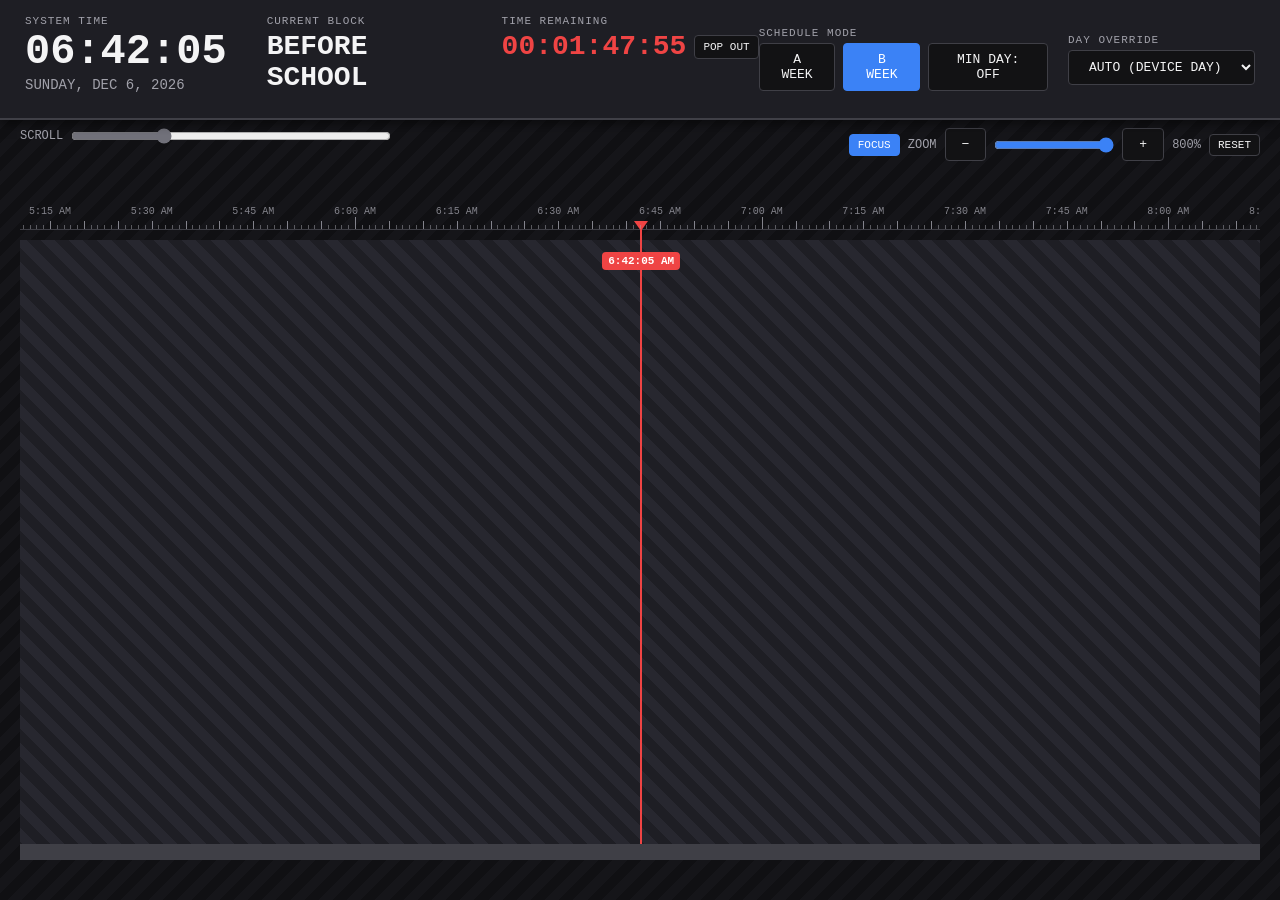
==== index.html @ e338a7fd "Bell schedule" ====
<!DOCTYPE html>
<html lang="en">
<head>
<meta charset="UTF-8">
<meta name="viewport" content="width=device-width, initial-scale=1.0">
<title>Thing That You Tell The Time With</title>
<link rel="icon" href="data:image/svg+xml,<svg xmlns='http://www.w3.org/2000/svg' viewBox='0 0 100 100'><text y='.9em' font-size='90'>⏰</text></svg>">
<style>
    :root {
        --bg-main: #121214;
        --bg-panel: #1e1e24;
        --bg-modal: #2a2a32;
        --border-color: #3f3f46;
        --text-main: #f4f4f5;
        --text-dim: #a1a1aa;
        --accent: #ef4444; /* Playhead red */
        --passing-bg: repeating-linear-gradient(
            45deg,
            #1e1e24,
            #1e1e24 10px,
            #27272f 10px,
            #27272f 20px
        );
        --page-bg: repeating-linear-gradient(
            -45deg,
            #101013,
            #101013 10px,
            #151519 10px,
            #151519 20px
        );
    }

    * {
        box-sizing: border-box;
        margin: 0;
        padding: 0;
        font-family: 'Consolas', 'Courier New', monospace;
    }

    body {
        height: 100vh;
        width: 100vw;
        overflow: hidden;
        background: var(--page-bg);
        color: var(--text-main);
        display: flex;
        flex-direction: column;
    }

    /* TOP PANEL / INSPECTOR */
    #top-panel {
        flex: 0 0 120px;
        background-color: var(--bg-panel);
        border-bottom: 2px solid var(--border-color);
        display: flex;
        justify-content: space-between;
        padding: 15px 25px;
        box-shadow: 0 4px 10px rgba(0,0,0,0.5);
        z-index: 10;
    }

    #track-resize-handle {
        flex: 0 0 16px;
        background: var(--border-color);
        cursor: row-resize;
        touch-action: none;
        border-radius: 5px;
        align-self: center;
        display: flex;
        align-items: center;
        justify-content: center;
    }

    #track-resize-handle::after {
        content: '';
        width: 40px;
        height: 3px;
        border-radius: 2px;
        background: #a1a1aa;
    }

    #track-resize-handle:hover,
    #track-resize-handle:focus-visible {
        background: #71717a;
        outline: none;
    }

    .panel-group {
        display: flex;
        flex-direction: column;
        justify-content: center;
    }

    .label {
        font-size: 11px;
        text-transform: uppercase;
        color: var(--text-dim);
        letter-spacing: 1px;
        margin-bottom: 4px;
    }

    /* Dashboard Info */
    #dashboard {
        display: flex;
        gap: 40px;
    }

    .dash-item {
        display: flex;
        flex-direction: column;
    }

    #live-time { font-size: 42px; font-weight: bold; line-height: 1; }
    #live-date { font-size: 14px; color: var(--text-dim); margin-top: 4px; }
    
    #current-period { font-size: 28px; font-weight: bold; color: var(--text-main); }
    #countdown { font-size: 28px; color: var(--accent); font-weight: bold; }

    .countdown-row {
        display: flex;
        align-items: center;
        gap: 8px;
    }

    #btn-popout {
        padding: 5px 8px;
        font-size: 11px;
        white-space: nowrap;
    }

    #btn-popout:disabled {
        cursor: not-allowed;
        opacity: 0.5;
    }

    #popout-status {
        display: block;
        min-height: 12px;
        max-width: 240px;
        color: #fca5a5;
        font-size: 10px;
    }

    /* Controls */
    #controls {
        display: flex;
        align-items: center;
        gap: 20px;
    }

    .control-row {
        display: flex;
        gap: 8px;
        align-items: center;
    }

    button, select {
        background: var(--bg-main);
        border: 1px solid var(--border-color);
        color: var(--text-main);
        padding: 8px 16px;
        font-size: 13px;
        cursor: pointer;
        border-radius: 4px;
        transition: all 0.2s;
    }

    button:hover, select:hover {
        background: #2a2a32;
        border-color: #52525b;
    }

    button.active {
        background: #3b82f6;
        color: white;
        border-color: #3b82f6;
    }

    /* WORKSPACE / TIMELINE */
    #workspace {
        flex: 1 1 auto;
        display: flex;
        flex-direction: column;
        padding: 40px 20px;
        position: relative;
    }

    #zoom-controls {
        position: absolute;
        top: 8px;
        right: 20px;
        display: flex;
        align-items: center;
        gap: 8px;
        color: var(--text-dim);
        font-size: 12px;
    }

    #zoom-slider {
        width: 120px;
        accent-color: #3b82f6;
        cursor: pointer;
    }

    #zoom-reset, #focus-playhead {
        padding: 4px 8px;
        font-size: 11px;
    }

    #pan-controls {
        position: absolute;
        top: 8px;
        left: 20px;
        display: flex;
        align-items: center;
        gap: 8px;
        color: var(--text-dim);
        font-size: 12px;
    }

    #pan-slider {
        width: min(32vw, 320px);
        accent-color: #71717a;
        cursor: grab;
    }

    #pan-slider:active {
        cursor: grabbing;
    }

    #timeline-viewport {
        flex: 1 1 auto;
        min-height: 120px;
        padding-inline: 10px;
        overflow-x: auto;
        overflow-y: hidden;
        scrollbar-width: none;
        display: flex;
        flex-direction: column;
    }

    #timeline-viewport::-webkit-scrollbar {
        display: none;
    }

    #timeline-content {
        flex: 0 0 auto;
        display: flex;
        flex-direction: column;
    }

    #ruler {
        flex: 0 0 70px;
        height: 70px;
        position: relative;
        border-bottom: 1px solid var(--border-color);
        margin-bottom: 10px;
    }

    #boundary-labels {
        position: absolute;
        top: 0;
        left: 0;
        width: 100%;
        height: 40px;
        overflow-x: hidden;
        overflow-y: auto;
        scrollbar-width: thin;
        scrollbar-gutter: stable;
    }

    #boundary-label-content {
        position: relative;
        width: 100%;
    }

    .tick {
        position: absolute;
        bottom: 0;
        border-left: 1px solid var(--text-dim);
        height: 8px;
    }

    .tick-label {
        position: absolute;
        bottom: 12px;
        font-size: 10px;
        color: var(--text-dim);
        transform: translateX(-50%);
        white-space: nowrap;
    }

    .boundary-tick {
        position: absolute;
        bottom: 0;
        border-left: 1px solid #a1a1aa;
    }

    .boundary-label {
        position: absolute;
        width: 64px;
        font-size: 10px;
        line-height: 14px;
        text-align: center;
        white-space: nowrap;
        color: var(--text-main);
        background: var(--bg-main);
    }

    .tick, .tick-label, .boundary-tick, .boundary-label {
        z-index: 51;
        opacity: 0.8;
    }

    #ruler-playhead {
        position: absolute;
        top: 66px;
        bottom: -12px;
        width: 2px;
        background-color: var(--accent);
        z-index: 50;
        pointer-events: none;
        display: none;
    }

    #ruler-playhead::before {
        content: '';
        position: absolute;
        top: -5px;
        left: -6px;
        border-left: 7px solid transparent;
        border-right: 7px solid transparent;
        border-top: 10px solid var(--accent);
    }

    #track-container {
        flex: 1;
        min-height: 80px;
        box-sizing: border-box;
        position: relative;
        background: var(--bg-panel);
        border: 0;
        outline: 0px solid var(--border-color);
        border-radius: 6px;
        overflow: hidden;
        display: flex;
    }

    /* Blocks */
    .block {
        height: 100%;
        border-right: 0;
        position: relative;
        display: flex;
        flex-direction: column;
        justify-content: center;
        align-items: center;
        padding: 5px;
        overflow: hidden;
        text-align: center;
        transition: filter 0.2s;
    }

    .block.editable {
        cursor: pointer;
    }

    .block.editable:hover {
        filter: brightness(1.2);
    }

    .block.passing {
        background: var(--passing-bg);
    }

    .block-name {
        font-size: 16px;
        font-weight: bold;
        white-space: nowrap;
        text-overflow: ellipsis;
        overflow: hidden;
        max-width: 100%;
        text-shadow: 1px 1px 2px rgba(0,0,0,0.8);
    }

    .block-time {
        font-size: 11px;
        opacity: 0.8;
        margin-top: 4px;
        white-space: nowrap;
    }

    /* PLAYHEAD */
    #playhead {
        position: absolute;
        top: 0;
        bottom: 0;
        width: 2px;
        background-color: var(--accent);
        z-index: 50;
        pointer-events: none;
        display: none;
    }

    #playhead-time {
        position: absolute;
        top: 12px;
        left: 50%;
        transform: translateX(calc(-50% + var(--bubble-offset, 0px)));
        background-color: var(--accent);
        color: white;
        padding: 3px 6px;
        border-radius: 4px;
        font-size: 11px;
        font-weight: bold;
        white-space: nowrap;
    }

    /* MODAL */
    #modal-overlay {
        position: fixed;
        top: 0; left: 0; right: 0; bottom: 0;
        background: rgba(0,0,0,0.7);
        display: none;
        justify-content: center;
        align-items: center;
        z-index: 100;
        backdrop-filter: blur(2px);
    }

    #modal {
        background: var(--bg-modal);
        border: 1px solid var(--border-color);
        border-radius: 8px;
        padding: 25px;
        width: 320px;
        box-shadow: 0 10px 30px rgba(0,0,0,0.8);
    }

    #modal h2 { margin-bottom: 15px; font-size: 18px; }
    
    .input-group {
        margin-bottom: 15px;
        display: flex;
        flex-direction: column;
        gap: 5px;
    }

    .input-group input[type="text"] {
        width: 100%;
        background: var(--bg-main);
        border: 1px solid var(--border-color);
        color: white;
        padding: 8px;
        border-radius: 4px;
    }

    .input-group input[type="color"] {
        width: 100%;
        height: 40px;
        border: none;
        background: none;
        cursor: pointer;
    }

    .modal-actions {
        display: flex;
        justify-content: flex-end;
        gap: 10px;
        margin-top: 20px;
    }
    
    .btn-save { background: #10b981; border-color: #10b981; color: white;}
    .btn-save:hover { background: #059669; }

    /* MOBILE / NARROW SCREENS */
    @media (max-width: 800px) {
        body {
            height: auto;
            min-height: 100dvh;
            width: 100%;
            overflow-x: hidden;
            overflow-y: auto;
        }

        #top-panel {
            flex: 0 0 auto;
            flex-direction: column;
            gap: 14px;
            padding: 12px 14px;
        }

        #dashboard {
            flex-wrap: wrap;
            gap: 12px 24px;
        }

        #live-time { font-size: 34px; }
        #current-period, #countdown { font-size: 22px; }

        #controls {
            flex-wrap: wrap;
            gap: 12px;
        }

        .control-row { flex-wrap: wrap; }
        button, select { padding: 10px 14px; }

        #workspace {
            flex: 0 0 auto;
            padding: 12px 10px 24px;
            gap: 10px;
        }

        #zoom-controls, #pan-controls {
            position: static;
            flex-wrap: wrap;
        }

        #zoom-controls { justify-content: space-between; }
        #zoom-slider { flex: 1 1 100px; min-width: 80px; }
        #pan-slider { flex: 1 1 auto; width: auto; }
        #pan-controls { width: 100%; }

        #timeline-viewport {
            flex: 0 0 auto;
            -webkit-overflow-scrolling: touch;
        }

        #modal { width: min(320px, 92vw); }
    }

</style>
</head>
<body>

    <!-- TOP PANEL -->
    <div id="top-panel">
        <div id="dashboard">
            <div class="dash-item">
                <div class="label">System Time</div>
                <div id="live-time">00:00:00</div>
                <div id="live-date">YYYY-MM-DD</div>
            </div>
            <div class="dash-item">
                <div class="label">Current Block</div>
                <div id="current-period">OFFLINE</div>
            </div>
            <div class="dash-item">
                <div class="label">Time Remaining</div>
                <div class="countdown-row">
                    <div id="countdown">--:--</div>
                    <button id="btn-popout" type="button" aria-label="Pop out countdown and next period"
                            title="Open an always-on-top countdown window">POP OUT</button>
                </div>
                <span id="popout-status" role="status" aria-live="polite"></span>
            </div>
        </div>

        <div id="controls">
            <div class="panel-group">
                <div class="label">Schedule Mode</div>
                <div class="control-row">
                    <button id="btn-a-week">A WEEK</button>
                    <button id="btn-b-week">B WEEK</button>
                    <button id="btn-min-day">MIN DAY: OFF</button>
                </div>
            </div>
            <div class="panel-group">
                <div class="label">Day Override</div>
                <select id="day-override">
                    <option value="-1">AUTO (DEVICE DAY)</option>
                    <option value="1">MONDAY</option>
                    <option value="2">TUESDAY</option>
                    <option value="3">WEDNESDAY</option>
                    <option value="4">THURSDAY</option>
                    <option value="5">FRIDAY</option>
                </select>
            </div>
        </div>
    </div>

    <!-- WORKSPACE / TIMELINE -->
    <div id="workspace">
        <div id="zoom-controls" aria-label="Schedule zoom controls">
            <button id="focus-playhead" type="button" title="Zoom to 800% and follow the current time" aria-pressed="true">FOCUS</button>
            <label for="zoom-slider">ZOOM</label>
            <button id="zoom-out" type="button" aria-label="Zoom out">−</button>
            <input id="zoom-slider" type="range" min="100" max="800" step="25" value="100"
                   aria-label="Schedule zoom">
            <button id="zoom-in" type="button" aria-label="Zoom in">+</button>
            <output id="zoom-value" for="zoom-slider">100%</output>
            <button id="zoom-reset" type="button">RESET</button>
        </div>
        <div id="pan-controls">
            <label for="pan-slider">SCROLL</label>
            <input id="pan-slider" type="range" min="0" max="1000" value="0"
                   aria-label="Scroll schedule horizontally" disabled>
        </div>
        <div id="timeline-viewport">
            <div id="timeline-content">
                <div id="ruler">
                    <!-- Ticks generated by JS -->
                    <div id="ruler-playhead" aria-hidden="true"></div>
                    <div id="boundary-labels" tabindex="0" aria-label="Period boundary times"
                         title="Scroll for more period boundary times">
                        <div id="boundary-label-content"></div>
                    </div>
                </div>
                <div id="track-container">
                    <!-- Blocks rendered by JS -->
                    <div id="playhead">
                        <div id="playhead-time"></div>
                    </div>
                </div>
                <div id="track-resize-handle" role="separator" aria-label="Resize period blocks"
                     aria-orientation="horizontal" aria-valuemin="80" aria-valuenow="80"
                     tabindex="0"></div>
            </div>
        </div>
    </div>

    <!-- MODAL -->
    <div id="modal-overlay">
        <div id="modal">
            <h2 id="modal-title">Edit Block</h2>
            <div class="input-group">
                <label class="label">Custom Name</label>
                <input type="text" id="modal-name" placeholder="e.g. AP Calculus">
            </div>
            <div class="input-group">
                <label class="label">Track Color</label>
                <input type="color" id="modal-color">
            </div>
            <div class="modal-actions">
                <button id="btn-reset-block">Reset Default</button>
                <button id="btn-cancel">Cancel</button>
                <button id="btn-save" class="btn-save">Save Track</button>
            </div>
        </div>
    </div>

<script>
    const START_MINS = 0; // 12:00 AM (midnight)
    const END_MINS = 24 * 60;  // 12:00 AM (midnight)
    const TOTAL_MINS = END_MINS - START_MINS; // 420 mins in the viewable track
    const FOCUS_ZOOM = 800;

    const savedZoom = Number(localStorage.getItem('bellScheduleZoom'));
    let currentZoom = Number.isFinite(savedZoom) && savedZoom >= 100
        ? Math.min(800, savedZoom)
        : 100;
    let currentScheduleMinutes = START_MINS;
    let followPlayhead = true;
    let expectedScrollLeft = null;

    // Default block colors for distinction
    const DEFAULT_COLORS = {
        "1": "#1e3a8a", // dark muted blue
        "2": "#312e81", // deep indigo
        "3": "#134e4a", // dark teal
        "4": "#78350f", // dark brown/amber
        "5": "#7f1d1d", // muted maroon
        "6": "#0f766e", // dark slate green
        "7": "#701a75", // dark fuchsia
        "Nutrition": "#27272a", // deep slate
        "Lunch": "#27272a"      // deep slate
    };

    // Load preferences from local storage
    let userPrefs = JSON.parse(localStorage.getItem('bellSchedulePrefs')) || {};
    let isAWeek = localStorage.getItem('isAWeek') === 'true' ? true : false;
    let isMinDay = localStorage.getItem('isMinDay') === 'true' ? true : false;
    let currentLayout = [];
    let editingBlockId = null;

    // Helpers
    function parseTime(t) {
        let [h, m] = t.split(':').map(Number);
        if (h < 7) h += 12; // Convert PM assuming classes end before 7pm
        return h * 60 + m;
    }

    function formatTime(mins) {
        let h = Math.floor(mins / 60);
        let m = mins % 60;
        h = h % 12 || 12;
        return `${h}:${m.toString().padStart(2, '0')}`;
    }

    // Schedule Data mapping
    const rawData = {
        A: {
            reg: [
                ["1", "8:30", "9:19"], ["2", "9:24", "10:13"], ["Nutrition", "10:13", "10:26"],
                ["3", "10:31", "11:21"], ["4", "11:26", "12:15"], ["5", "12:20", "1:09"],
                ["Lunch", "1:09", "1:41"], ["6", "1:46", "2:35"], ["7", "2:40", "3:29"]
            ],
            wedEarly: [
                ["1", "8:30", "9:08"], ["2", "9:13", "9:51"], ["Nutrition", "9:51", "10:04"],
                ["3", "10:09", "10:51"], ["4", "10:56", "11:34"], ["5", "11:39", "12:17"],
                ["Lunch", "12:17", "12:49"], ["6", "12:54", "1:32"], ["7", "1:37", "2:15"]
            ],
            wedMin: [
                ["1", "8:30", "9:05"], ["2", "9:10", "9:45"], ["3", "9:50", "10:25"],
                ["4", "10:30", "11:05"], ["Nutrition", "11:05", "11:18"], ["5", "11:23", "11:58"],
                ["6", "12:03", "12:38"], ["7", "12:43", "1:18"], ["Lunch", "1:18", "1:50"]
            ]
        },
        B: {
            reg: [
                ["1", "8:30", "9:19"], ["2", "9:24", "10:13"], ["Nutrition", "10:13", "10:26"],
                ["3", "10:31", "11:21"], ["4", "11:26", "12:15"], ["5", "12:20", "1:09"],
                ["Lunch", "1:09", "1:41"], ["6", "1:46", "2:35"], ["7", "2:40", "3:29"]
            ],
            tue: [
                ["1", "8:30", "9:40"], ["Nutrition", "9:40", "9:53"], ["2", "9:58", "11:12"],
                ["3", "11:17", "12:27"], ["Lunch", "12:27", "12:59"], ["6", "1:04", "2:14"], ["7", "2:19", "3:29"]
            ],
            wedEarly: [
                ["4", "8:30", "9:40"], ["Nutrition", "9:40", "9:53"], ["5", "9:58", "11:13"],
                ["2", "11:18", "12:28"], ["Lunch", "12:28", "1:00"], ["1", "1:05", "2:15"]
            ],
            thu: [
                ["3", "8:30", "9:40"], ["Nutrition", "9:40", "9:53"], ["4", "9:58", "11:12"],
                ["5", "11:17", "12:27"], ["Lunch", "12:27", "12:59"], ["6", "1:04", "2:14"], ["7", "2:19", "3:29"]
            ],
            wedMin: [
                ["4", "8:30", "9:34"], ["5", "9:39", "10:43"], ["Nutrition", "10:43", "10:56"],
                ["2", "11:01", "12:09"], ["1", "12:14", "1:18"], ["Lunch", "1:18", "1:50"]
            ]
        }
    };

    function mapData(arr) {
        return arr.map(b => ({
            id: b[0], // Keep raw ID for mapping (e.g. "1", "Nutrition")
            defaultName: b[0].length === 1 ? `Period ${b[0]}` : b[0],
            s: parseTime(b[1]),
            e: parseTime(b[2]),
            type: 'editable'
        }));
    }

    // UI Elements
    const ui = {
        workspace: document.getElementById('workspace'),
        timelineViewport: document.getElementById('timeline-viewport'),
        timelineContent: document.getElementById('timeline-content'),
        trackResizeHandle: document.getElementById('track-resize-handle'),
        zoomSlider: document.getElementById('zoom-slider'),
        panSlider: document.getElementById('pan-slider'),
        zoomValue: document.getElementById('zoom-value'),
        zoomOut: document.getElementById('zoom-out'),
        zoomIn: document.getElementById('zoom-in'),
        zoomReset: document.getElementById('zoom-reset'),
        focusPlayhead: document.getElementById('focus-playhead'),
        btnA: document.getElementById('btn-a-week'),
        btnB: document.getElementById('btn-b-week'),
        btnMin: document.getElementById('btn-min-day'),
        dayOverride: document.getElementById('day-override'),
        track: document.getElementById('track-container'),
        playhead: document.getElementById('playhead'),
        playheadTime: document.getElementById('playhead-time'),
        ruler: document.getElementById('ruler'),
        rulerPlayhead: document.getElementById('ruler-playhead'),
        boundaryLabels: document.getElementById('boundary-labels'),
        boundaryLabelContent: document.getElementById('boundary-label-content'),
        liveTime: document.getElementById('live-time'),
        liveDate: document.getElementById('live-date'),
        currPeriod: document.getElementById('current-period'),
        countdown: document.getElementById('countdown'),
        popoutButton: document.getElementById('btn-popout'),
        popoutStatus: document.getElementById('popout-status'),
        
        // Modal
        overlay: document.getElementById('modal-overlay'),
        modalTitle: document.getElementById('modal-title'),
        modalName: document.getElementById('modal-name'),
        modalColor: document.getElementById('modal-color')
    };

    let countdownWindow = null;
    let countdownWindowValues = null;

    function updateCountdownWindow() {
        if (!countdownWindowValues || !countdownWindow || countdownWindow.closed) return;
        countdownWindowValues.currentPeriod.textContent = ui.currPeriod.textContent;
        countdownWindowValues.countdown.textContent = ui.countdown.textContent;

        const nextBlock = currentLayout.find(block =>
            block.type === 'editable' && block.s > currentScheduleMinutes);
        if (nextBlock) {
            const pref = userPrefs[nextBlock.id] || {};
            countdownWindowValues.nextPeriod.textContent = pref.name || nextBlock.defaultName;
        } else {
            countdownWindowValues.nextPeriod.textContent = 'None';
        }
    }

    async function openCountdownWindow() {
        if (countdownWindow && !countdownWindow.closed) {
            countdownWindow.close();
            return;
        }

        ui.popoutStatus.textContent = '';
        try {
            countdownWindow = await window.documentPictureInPicture.requestWindow({
                width: 320,
                height: 190
            });
            countdownWindow.document.title = 'Schedule Countdown';
            countdownWindow.document.head.innerHTML = '';
            const style = countdownWindow.document.createElement('style');
            style.textContent = `
                * { box-sizing: border-box; }
                body {
                    margin: 0;
                    background: #1e1e24;
                    color: #f4f4f5;
                    font: 14px Consolas, "Courier New", monospace;
                    min-height: 100vh;
                    display: flex;
                    align-items: center;
                    justify-content: center;
                }
                main {
                    width: 100%;
                    padding: 20px;
                    text-align: center;
                }
                .row {
                    margin: 12px 0;
                    font-size: 16px;
                    overflow-wrap: anywhere;
                }
                .label {
                    color: #a1a1aa;
                }
                #countdown-value {
                    color: #ef4444;
                    font-size: 24px;
                    font-weight: bold;
                }
                .period-value {
                    font-weight: bold;
                }
            `;
            countdownWindow.document.head.appendChild(style);
            countdownWindow.document.body.innerHTML = `
                <main>
                    <div class="row"><span class="label">Current period:</span> <span id="current-period-value" class="period-value">--</span></div>
                    <div class="row"><span class="label">Time Remaining:</span> <span id="countdown-value">--:--</span></div>
                    <div class="row"><span class="label">Up next:</span> <span id="next-period" class="period-value">--</span></div>
                </main>
            `;
            countdownWindowValues = {
                currentPeriod: countdownWindow.document.getElementById('current-period-value'),
                countdown: countdownWindow.document.getElementById('countdown-value'),
                nextPeriod: countdownWindow.document.getElementById('next-period')
            };
            countdownWindow.addEventListener('pagehide', () => {
                countdownWindow = null;
                countdownWindowValues = null;
                ui.popoutButton.textContent = 'POP OUT';
                ui.popoutButton.title = 'Open an always-on-top countdown window';
            }, { once: true });
            ui.popoutButton.textContent = 'CLOSE';
            ui.popoutButton.title = 'Close the always-on-top countdown window';
            updateCountdownWindow();
        } catch (error) {
            ui.popoutStatus.textContent = 'Could not open pop-out window.';
            ui.popoutButton.title = error instanceof Error ? error.message : String(error);
            countdownWindow = null;
            countdownWindowValues = null;
        }
    }

    if ('documentPictureInPicture' in window) {
        ui.popoutButton.addEventListener('click', openCountdownWindow);
    } else {
        ui.popoutButton.hidden = true;
        ui.popoutButton.disabled = true;
        ui.popoutButton.title = 'Always-on-top pop-out is not supported by this browser.';
        ui.popoutStatus.textContent = '';
    }

    function getTrackHeightLimits() {
        const rulerHeight = ui.ruler.getBoundingClientRect().height
            + parseFloat(getComputedStyle(ui.ruler).marginBottom);
        const minHeight = 80;
        const maxHeight = Math.max(minHeight,
            ui.timelineViewport.clientHeight - rulerHeight - ui.trackResizeHandle.offsetHeight);
        return { minHeight, maxHeight };
    }

    function setTrackHeight(height) {
        const { minHeight, maxHeight } = getTrackHeightLimits();
        const clampedHeight = Math.min(maxHeight, Math.max(minHeight, height));

        ui.track.style.flex = `0 0 ${clampedHeight}px`;
        ui.trackResizeHandle.setAttribute('aria-valuemin', minHeight);
        ui.trackResizeHandle.setAttribute('aria-valuemax', maxHeight);
        ui.trackResizeHandle.setAttribute('aria-valuenow', Math.round(clampedHeight));
        ui.trackResizeHandle.style.width = ui.track.style.width;
        localStorage.setItem('bellScheduleTrackHeight', Math.round(clampedHeight));
    }

    ui.trackResizeHandle.addEventListener('pointerdown', (event) => {
        if (event.button !== 0) return;
        event.preventDefault();
        ui.trackResizeHandle.setPointerCapture(event.pointerId);
        ui.trackResizeHandle.dataset.startY = event.clientY;
        ui.trackResizeHandle.dataset.startHeight = ui.track.getBoundingClientRect().height;
    });

    ui.trackResizeHandle.addEventListener('pointermove', (event) => {
        if (ui.trackResizeHandle.hasPointerCapture(event.pointerId)) {
            const startY = Number(ui.trackResizeHandle.dataset.startY);
            const startHeight = Number(ui.trackResizeHandle.dataset.startHeight);
            setTrackHeight(startHeight + event.clientY - startY);
        }
    });

    ui.trackResizeHandle.addEventListener('keydown', (event) => {
        const currentHeight = ui.track.getBoundingClientRect().height;
        const { minHeight, maxHeight } = getTrackHeightLimits();
        if (event.key === 'ArrowUp') {
            event.preventDefault();
            setTrackHeight(currentHeight - 10);
        } else if (event.key === 'ArrowDown') {
            event.preventDefault();
            setTrackHeight(currentHeight + 10);
        } else if (event.key === 'Home') {
            event.preventDefault();
            setTrackHeight(minHeight);
        } else if (event.key === 'End') {
            event.preventDefault();
            setTrackHeight(maxHeight);
        }
    });

    function getTimelineViewportWidth() {
        const style = getComputedStyle(ui.timelineViewport);
        return ui.timelineViewport.clientWidth - parseFloat(style.paddingLeft) - parseFloat(style.paddingRight);
    }

    function setZoom(zoom, centerPlayhead = true) {
        const viewportWidthBeforeZoom = getTimelineViewportWidth();
        const previousWidth = ui.ruler.clientWidth;
        const previousGutter = currentZoom > 100 ? viewportWidthBeforeZoom / 2 : 0;
        const previousCenter = previousWidth > 0
            ? (ui.timelineViewport.scrollLeft + viewportWidthBeforeZoom / 2 - previousGutter) / previousWidth
            : 0.5;
        currentZoom = Math.min(800 , Math.max(100, zoom));
        localStorage.setItem('bellScheduleZoom', currentZoom);
        ui.zoomSlider.value = currentZoom;
        ui.zoomValue.value = `${currentZoom}%`;

        const viewportWidth = getTimelineViewportWidth();
        const timelineWidth = viewportWidth * currentZoom / 100;
        const sideGutter = currentZoom > 100 ? viewportWidth / 2 : 0;
        ui.timelineContent.style.width = `${timelineWidth + sideGutter * 2}px`;
        ui.timelineContent.style.paddingLeft = `${sideGutter}px`;
        ui.timelineContent.style.paddingRight = `${sideGutter}px`;
        ui.ruler.style.width = `${timelineWidth}px`;
        ui.track.style.width = `${timelineWidth}px`;
        ui.trackResizeHandle.style.width = `${timelineWidth}px`;
        buildRuler();
        positionPlayheadBubble();

        if (centerPlayhead && followPlayhead) {
            focusPlayhead();
        } else if (centerPlayhead) {
            setTimelineScroll(sideGutter + previousCenter * timelineWidth - viewportWidth / 2);
        } else {
            setTimelineScroll(0);
        }
    }

    function setTimelineScroll(left) {
        const maxScroll = Math.max(0, ui.timelineViewport.scrollWidth - ui.timelineViewport.clientWidth);
        const target = Math.min(maxScroll, Math.max(0, left));
        if (Math.abs(ui.timelineViewport.scrollLeft - target) > 0.01) {
            const previousScroll = ui.timelineViewport.scrollLeft;
            ui.timelineViewport.scrollLeft = target;
            if (ui.timelineViewport.scrollLeft !== previousScroll) {
                expectedScrollLeft = ui.timelineViewport.scrollLeft;
            }
        }
        syncPanSlider();
    }

    function setFollowing(following) {
        followPlayhead = following;
        ui.focusPlayhead.classList.toggle('active', following);
        ui.focusPlayhead.setAttribute('aria-pressed', String(following));
    }

    function focusPlayhead() {
        const viewportWidth = getTimelineViewportWidth();
        const timelineWidth = ui.ruler.clientWidth;
        const sideGutter = currentZoom > 100 ? viewportWidth / 2 : 0;
        const progress = Math.min(1, Math.max(0,
            (currentScheduleMinutes - START_MINS) / TOTAL_MINS));
        setTimelineScroll(sideGutter + progress * timelineWidth - viewportWidth / 2);
    }

    function syncPanSlider() {
        const maxScroll = ui.timelineViewport.scrollWidth - ui.timelineViewport.clientWidth;
        ui.panSlider.disabled = maxScroll <= 0;
        ui.panSlider.value = maxScroll > 0
            ? Math.round(ui.timelineViewport.scrollLeft / maxScroll * Number(ui.panSlider.max))
            : 0;
    }

    ui.zoomSlider.addEventListener('input', () => setZoom(Number(ui.zoomSlider.value)));
    ui.zoomOut.addEventListener('click', () => setZoom(currentZoom - 25));
    ui.zoomIn.addEventListener('click', () => setZoom(currentZoom + 25));
    ui.zoomReset.addEventListener('click', () => setZoom(100, false));
    ui.focusPlayhead.addEventListener('click', () => {
        setFollowing(true);
        updateTick();
        setZoom(FOCUS_ZOOM);
    });
    ui.panSlider.addEventListener('input', () => {
        setFollowing(false);
        const maxScroll = ui.timelineViewport.scrollWidth - ui.timelineViewport.clientWidth;
        setTimelineScroll(maxScroll * Number(ui.panSlider.value) / Number(ui.panSlider.max));
    });
    ui.timelineViewport.addEventListener('scroll', () => {
        if (expectedScrollLeft === null || Math.abs(ui.timelineViewport.scrollLeft - expectedScrollLeft) > 1) {
            setFollowing(false);
        }
        expectedScrollLeft = null;
        syncPanSlider();
    });
    ui.timelineViewport.addEventListener('wheel', (event) => {
        if (!event.ctrlKey) return;
        event.preventDefault();
        setZoom(currentZoom + (event.deltaY < 0 ? 25 : -25));
    }, { passive: false });

    window.addEventListener('resize', () => {
        setZoom(currentZoom);
        if (ui.track.style.flex !== '') {
            setTrackHeight(ui.track.getBoundingClientRect().height);
        } else {
            const { minHeight, maxHeight } = getTrackHeightLimits();
            ui.trackResizeHandle.setAttribute('aria-valuemin', minHeight);
            ui.trackResizeHandle.setAttribute('aria-valuemax', maxHeight);
            ui.trackResizeHandle.setAttribute('aria-valuenow', Math.round(ui.track.getBoundingClientRect().height));
        }
    });
    const { maxHeight: trackMaxHeight } = getTrackHeightLimits();
    const savedTrackHeight = Number(localStorage.getItem('bellScheduleTrackHeight'));
    setTrackHeight(Number.isFinite(savedTrackHeight) && savedTrackHeight > 0
        ? savedTrackHeight
        : trackMaxHeight);

    // Ruler Generation
    function buildRuler() {
        ui.ruler.replaceChildren(ui.rulerPlayhead, ui.boundaryLabels);
        ui.boundaryLabelContent.replaceChildren();
        const rulerWidth = ui.ruler.clientWidth;
        const boundaryWidth = ui.boundaryLabels.clientWidth;
        const pixelsPerMinute = rulerWidth / TOTAL_MINS;
        const labelIntervals = [1, 5, 10, 15, 30, 60];
        const interval = labelIntervals.find(minutes => minutes * pixelsPerMinute >= 80)
            || labelIntervals[labelIntervals.length - 1];
        const boundaries = new Map();
        currentLayout.filter(block => block.type === 'editable').forEach(block => {
            const name = (userPrefs[block.id] || {}).name || block.defaultName;
            for (const [minute, description] of [[block.s, `${name} starts`], [block.e, `${name} ends`]]) {
                if (!boundaries.has(minute)) boundaries.set(minute, []);
                boundaries.get(minute).push(description);
            }
        });

        const rows = [];
        const boundaryLabels = Array.from(boundaries, ([minute, descriptions]) => {
            const position = (minute - START_MINS) * pixelsPerMinute;
            const left = Math.max(0, Math.min(boundaryWidth - 64, position - 32));
            let row = rows.findIndex(end => left >= end);
            if (row === -1) row = rows.length;
            rows[row] = left + 68;
            return { minute, descriptions, left, row };
        });
        const labelOffset = Math.max(0, ui.boundaryLabels.clientHeight - rows.length * 16);
        ui.boundaryLabelContent.style.height = `${labelOffset + rows.length * 16}px`;

        for (let m = START_MINS; m <= END_MINS; m++) {
            let pct = ((m - START_MINS) / TOTAL_MINS) * 100;
            
            let tick = document.createElement('div');
            tick.className = 'tick';
            tick.style.left = `${pct}%`;
            tick.style.height = m % 60 === 0 ? '12px' : m % 5 === 0 ? '8px' : '4px';
            if (m % 5 !== 0) tick.style.opacity = '0.5';
            ui.ruler.appendChild(tick);
            
            if (m % interval === 0) {
                let label = document.createElement('div');
                label.className = 'tick-label';
                label.style.left = `${Math.max(32, Math.min(rulerWidth - 32, (m - START_MINS) * pixelsPerMinute))}px`;
                label.textContent = `${formatTime(m)} ${m % 1440 < 12 * 60 ? 'AM' : 'PM'}`;
                ui.ruler.appendChild(label);
            }
        }

        boundaryLabels.forEach(({ minute, descriptions, left, row }) => {
            const tick = document.createElement('div');
            tick.className = 'boundary-tick';
            tick.style.left = `${(minute - START_MINS) / TOTAL_MINS * 100}%`;
            tick.style.height = '12px';
            tick.title = descriptions.join('; ');
            ui.ruler.appendChild(tick);

            const label = document.createElement('div');
            label.className = 'boundary-label';
            label.style.left = `${left}px`;
            label.style.top = `${labelOffset + row * 16}px`;
            label.textContent = `${formatTime(minute)} ${minute % 1440 < 12 * 60 ? 'AM' : 'PM'}`;
            label.title = descriptions.join('; ');
            ui.boundaryLabelContent.appendChild(label);
        });

        if (ui.track.style.flex && ui.track.getBoundingClientRect().height > getTrackHeightLimits().maxHeight) {
            setTrackHeight(getTrackHeightLimits().maxHeight);
        }
    }

    function getActiveSchedule() {
        let override = parseInt(ui.dayOverride.value);
        let day = override !== -1 ? override : new Date().getDay();
        if (day === 0 || day === 6) day = 1; // Default to Mon on weekends

        if (isAWeek) {
            if (day === 3) return isMinDay ? mapData(rawData.A.wedMin) : mapData(rawData.A.wedEarly);
            return mapData(rawData.A.reg);
        } else {
            if (day === 1 || day === 5) return mapData(rawData.B.reg);
            if (day === 2) return mapData(rawData.B.tue);
            if (day === 4) return mapData(rawData.B.thu);
            if (day === 3) return isMinDay ? mapData(rawData.B.wedMin) : mapData(rawData.B.wedEarly);
            return mapData(rawData.B.reg);
        }
    }

    function updateControls() {
        ui.btnA.classList.toggle('active', isAWeek);
        ui.btnB.classList.toggle('active', !isAWeek);
        ui.btnMin.classList.toggle('active', isMinDay);
        ui.btnMin.textContent = isMinDay ? "MIN DAY: ON" : "MIN DAY: OFF";
        
        localStorage.setItem('isAWeek', isAWeek);
        localStorage.setItem('isMinDay', isMinDay);
        
        buildTimeline();
    }

    function buildTimeline() {
        // Clear old blocks, keeping playhead
        Array.from(ui.track.children).forEach(child => {
            if (child.id !== 'playhead') ui.track.removeChild(child);
        });

        currentLayout = [];
        let schedule = getActiveSchedule();
        let currentTimeMarker = START_MINS;

        for (let i = 0; i < schedule.length; i++) {
            let block = schedule[i];

            // Gap filling (Passing periods)
            if (block.s > currentTimeMarker) {
                currentLayout.push({ name: i === 0 ? 'Before School' : 'Passing', s: currentTimeMarker, e: block.s, type: 'passing' });
            }
            currentLayout.push(block);
            currentTimeMarker = block.e;
        }

        if (currentTimeMarker < END_MINS) {
            currentLayout.push({ name: 'After School', s: currentTimeMarker, e: END_MINS, type: 'passing' });
        }

        // Render to Track
        currentLayout.forEach(b => {
            let dur = b.e - b.s;
            let pct = (dur / TOTAL_MINS) * 100;
            
            let el = document.createElement('div');
            el.className = `block ${b.type}`;
            el.style.width = `${pct}%`;
            
            if (b.type === 'editable') {
                let pref = userPrefs[b.id] || {};
                let dName = pref.name || b.defaultName;
                let dColor = pref.color || DEFAULT_COLORS[b.id] || "#333333";
                
                el.style.backgroundColor = dColor;
                el.innerHTML = `
                    <div class="block-name">${dName}</div>
                    <div class="block-time">${formatTime(b.s)} - ${formatTime(b.e)}</div>
                `;
                el.onclick = () => openModal(b.id, dName, dColor);
            } else if (b.type === 'passing') {
                el.innerHTML = `<div class="block-time" style="writing-mode: vertical-rl; transform: rotate(180deg);">${dur}m</div>`;
            }

            ui.track.insertBefore(el, ui.playhead);
        });
        buildRuler();
    }

    // Modal Logic
    function openModal(id, currentName, currentColor) {
        editingBlockId = id;
        ui.modalTitle.textContent = `Edit Block: ${id}`;
        ui.modalName.value = currentName;
        ui.modalColor.value = currentColor;
        ui.overlay.style.display = 'flex';
    }

    function closeModal() {
        ui.overlay.style.display = 'none';
        editingBlockId = null;
    }

    document.getElementById('btn-cancel').onclick = closeModal;
    
    document.getElementById('btn-save').onclick = () => {
        if (editingBlockId) {
            userPrefs[editingBlockId] = {
                name: ui.modalName.value.trim() || undefined,
                color: ui.modalColor.value
            };
            localStorage.setItem('bellSchedulePrefs', JSON.stringify(userPrefs));
            buildTimeline();
        }
        closeModal();
    };

    document.getElementById('btn-reset-block').onclick = () => {
        if (editingBlockId) {
            delete userPrefs[editingBlockId];
            localStorage.setItem('bellSchedulePrefs', JSON.stringify(userPrefs));
            buildTimeline();
        }
        closeModal();
    };

    // Close modal on outside click
    ui.overlay.onclick = (e) => {
        if(e.target === ui.overlay) closeModal();
    }

    // Tick & Playhead Updates
    function positionPlayheadBubble() {
        if (ui.playhead.style.display !== 'block') return;
        const trackWidth = ui.track.clientWidth;
        const linePosition = parseFloat(ui.playhead.style.left) / 100 * trackWidth;
        const trackRect = ui.track.getBoundingClientRect();
        const rulerRect = ui.ruler.getBoundingClientRect();
        ui.rulerPlayhead.style.left = `${trackRect.left + ui.track.clientLeft + linePosition - rulerRect.left}px`;
        const halfBubbleWidth = ui.playheadTime.offsetWidth / 2;
        const center = Math.max(halfBubbleWidth,
            Math.min(trackWidth - halfBubbleWidth, linePosition));
        ui.playheadTime.style.setProperty('--bubble-offset', `${center - linePosition}px`);
    }

    function updateTick() {
        let now = new Date();
        
        let h = now.getHours().toString().padStart(2, '0');
        let m = now.getMinutes().toString().padStart(2, '0');
        let s = now.getSeconds().toString().padStart(2, '0');
        ui.liveTime.textContent = `${h}:${m}:${s}`;
        
        let ampm = now.getHours() >= 12 ? 'PM' : 'AM';
        let bubbleH = now.getHours() % 12 || 12;
        ui.playheadTime.textContent = `${bubbleH}:${m}:${s} ${ampm}`;

        const options = { weekday: 'long', year: 'numeric', month: 'short', day: 'numeric' };
        ui.liveDate.textContent = now.toLocaleDateString(undefined, options).toUpperCase();

        let curMins = (now.getHours() * 60) + now.getMinutes() + (now.getSeconds() / 60);
        currentScheduleMinutes = curMins;
        if (followPlayhead) focusPlayhead();

        // Move Playhead
        if (curMins >= START_MINS && curMins <= END_MINS) {
            ui.playhead.style.display = 'block';
            ui.rulerPlayhead.style.display = 'block';
            let pct = ((curMins - START_MINS) / TOTAL_MINS) * 100;
            ui.playhead.style.left = `${pct}%`;
            positionPlayheadBubble();
        } else {
            ui.playhead.style.display = 'none';
            ui.rulerPlayhead.style.display = 'none';
        }

        // Current Block Info
        let activeBlock = currentLayout.find(b => curMins >= b.s && curMins < b.e && b.type !== 'empty');
        
        if (curMins < START_MINS) {
            ui.currPeriod.textContent = "BEFORE SCHOOL";
            ui.countdown.textContent = "--:--";
        } else if (curMins >= END_MINS || !activeBlock) {
            ui.currPeriod.textContent = "END OF DAY";
            ui.countdown.textContent = "00:00";
        } else {
            let displayName = activeBlock.name;
            if (activeBlock.type === 'editable') {
                 let pref = userPrefs[activeBlock.id] || {};
                 displayName = pref.name || activeBlock.defaultName;
            }
            ui.currPeriod.textContent = displayName.toUpperCase();
            
            let remain = activeBlock.e - curMins;
            if (remain >= 60) {
                let totalSeconds = remain * 60;
                let d = Math.floor(totalSeconds / (24 * 3600));
                let h = Math.floor((totalSeconds % (24 * 3600)) / 3600);
                let m = Math.floor((totalSeconds % 3600) / 60);
                let s = Math.floor(totalSeconds % 60);
                ui.countdown.textContent = `${d.toString().padStart(2, '0')}:${h.toString().padStart(2, '0')}:${m.toString().padStart(2, '0')}:${s.toString().padStart(2, '0')}`;
            } else {
                let rm = Math.floor(remain);
                let rs = Math.floor((remain - rm) * 60);
                ui.countdown.textContent = `${rm.toString().padStart(2, '0')}:${rs.toString().padStart(2, '0')}`;
            }
        }
        updateCountdownWindow();
    }

    // Bindings
    ui.btnA.onclick = () => { isAWeek = true; updateControls(); };
    ui.btnB.onclick = () => { isAWeek = false; updateControls(); };
    ui.btnMin.onclick = () => { isMinDay = !isMinDay; updateControls(); };
    ui.dayOverride.onchange = buildTimeline;

    // Boot
    setFollowing(true);
    buildRuler();
    updateControls();
    setInterval(updateTick, 1000);
    updateTick();
    setZoom(FOCUS_ZOOM);

    // Auto-refresh layout at midnight
    setInterval(() => {
        let n = new Date();
        if(n.getHours() === 0 && n.getMinutes() === 0 && n.getSeconds() === 0 && ui.dayOverride.value === "-1") {
            buildTimeline();
        }
    }, 1000);

</script>
</body>
</html>
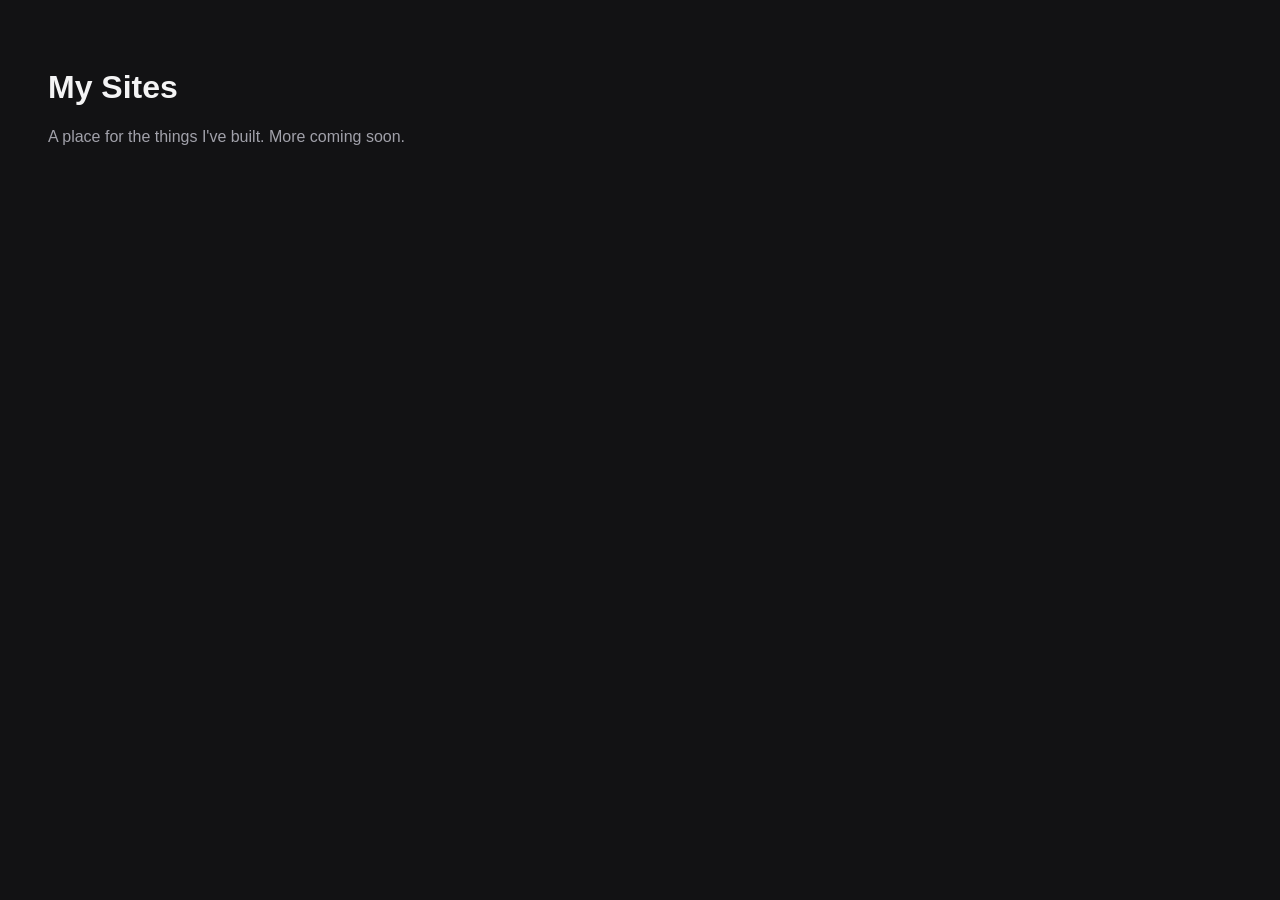
==== commit b428984d: "Add landing page, move clock into subfolder" ====
--- a/index.html
+++ b/index.html
@@ -3,1360 +3,15 @@
 <head>
 <meta charset="UTF-8">
 <meta name="viewport" content="width=device-width, initial-scale=1.0">
-<title>Thing That You Tell The Time With</title>
-<link rel="icon" href="data:image/svg+xml,<svg xmlns='http://www.w3.org/2000/svg' viewBox='0 0 100 100'><text y='.9em' font-size='90'>⏰</text></svg>">
+<meta name="robots" content="noindex">
+<title>My Sites</title>
 <style>
-    :root {
-        --bg-main: #121214;
-        --bg-panel: #1e1e24;
-        --bg-modal: #2a2a32;
-        --border-color: #3f3f46;
-        --text-main: #f4f4f5;
-        --text-dim: #a1a1aa;
-        --accent: #ef4444; /* Playhead red */
-        --passing-bg: repeating-linear-gradient(
-            45deg,
-            #1e1e24,
-            #1e1e24 10px,
-            #27272f 10px,
-            #27272f 20px
-        );
-        --page-bg: repeating-linear-gradient(
-            -45deg,
-            #101013,
-            #101013 10px,
-            #151519 10px,
-            #151519 20px
-        );
-    }
-
-    * {
-        box-sizing: border-box;
-        margin: 0;
-        padding: 0;
-        font-family: 'Consolas', 'Courier New', monospace;
-    }
-
-    body {
-        height: 100vh;
-        width: 100vw;
-        overflow: hidden;
-        background: var(--page-bg);
-        color: var(--text-main);
-        display: flex;
-        flex-direction: column;
-    }
-
-    /* TOP PANEL / INSPECTOR */
-    #top-panel {
-        flex: 0 0 120px;
-        background-color: var(--bg-panel);
-        border-bottom: 2px solid var(--border-color);
-        display: flex;
-        justify-content: space-between;
-        padding: 15px 25px;
-        box-shadow: 0 4px 10px rgba(0,0,0,0.5);
-        z-index: 10;
-    }
-
-    #track-resize-handle {
-        flex: 0 0 16px;
-        background: var(--border-color);
-        cursor: row-resize;
-        touch-action: none;
-        border-radius: 5px;
-        align-self: center;
-        display: flex;
-        align-items: center;
-        justify-content: center;
-    }
-
-    #track-resize-handle::after {
-        content: '';
-        width: 40px;
-        height: 3px;
-        border-radius: 2px;
-        background: #a1a1aa;
-    }
-
-    #track-resize-handle:hover,
-    #track-resize-handle:focus-visible {
-        background: #71717a;
-        outline: none;
-    }
-
-    .panel-group {
-        display: flex;
-        flex-direction: column;
-        justify-content: center;
-    }
-
-    .label {
-        font-size: 11px;
-        text-transform: uppercase;
-        color: var(--text-dim);
-        letter-spacing: 1px;
-        margin-bottom: 4px;
-    }
-
-    /* Dashboard Info */
-    #dashboard {
-        display: flex;
-        gap: 40px;
-    }
-
-    .dash-item {
-        display: flex;
-        flex-direction: column;
-    }
-
-    #live-time { font-size: 42px; font-weight: bold; line-height: 1; }
-    #live-date { font-size: 14px; color: var(--text-dim); margin-top: 4px; }
-    
-    #current-period { font-size: 28px; font-weight: bold; color: var(--text-main); }
-    #countdown { font-size: 28px; color: var(--accent); font-weight: bold; }
-
-    .countdown-row {
-        display: flex;
-        align-items: center;
-        gap: 8px;
-    }
-
-    #btn-popout {
-        padding: 5px 8px;
-        font-size: 11px;
-        white-space: nowrap;
-    }
-
-    #btn-popout:disabled {
-        cursor: not-allowed;
-        opacity: 0.5;
-    }
-
-    #popout-status {
-        display: block;
-        min-height: 12px;
-        max-width: 240px;
-        color: #fca5a5;
-        font-size: 10px;
-    }
-
-    /* Controls */
-    #controls {
-        display: flex;
-        align-items: center;
-        gap: 20px;
-    }
-
-    .control-row {
-        display: flex;
-        gap: 8px;
-        align-items: center;
-    }
-
-    button, select {
-        background: var(--bg-main);
-        border: 1px solid var(--border-color);
-        color: var(--text-main);
-        padding: 8px 16px;
-        font-size: 13px;
-        cursor: pointer;
-        border-radius: 4px;
-        transition: all 0.2s;
-    }
-
-    button:hover, select:hover {
-        background: #2a2a32;
-        border-color: #52525b;
-    }
-
-    button.active {
-        background: #3b82f6;
-        color: white;
-        border-color: #3b82f6;
-    }
-
-    /* WORKSPACE / TIMELINE */
-    #workspace {
-        flex: 1 1 auto;
-        display: flex;
-        flex-direction: column;
-        padding: 40px 20px;
-        position: relative;
-    }
-
-    #zoom-controls {
-        position: absolute;
-        top: 8px;
-        right: 20px;
-        display: flex;
-        align-items: center;
-        gap: 8px;
-        color: var(--text-dim);
-        font-size: 12px;
-    }
-
-    #zoom-slider {
-        width: 120px;
-        accent-color: #3b82f6;
-        cursor: pointer;
-    }
-
-    #zoom-reset, #focus-playhead {
-        padding: 4px 8px;
-        font-size: 11px;
-    }
-
-    #pan-controls {
-        position: absolute;
-        top: 8px;
-        left: 20px;
-        display: flex;
-        align-items: center;
-        gap: 8px;
-        color: var(--text-dim);
-        font-size: 12px;
-    }
-
-    #pan-slider {
-        width: min(32vw, 320px);
-        accent-color: #71717a;
-        cursor: grab;
-    }
-
-    #pan-slider:active {
-        cursor: grabbing;
-    }
-
-    #timeline-viewport {
-        flex: 1 1 auto;
-        min-height: 120px;
-        padding-inline: 10px;
-        overflow-x: auto;
-        overflow-y: hidden;
-        scrollbar-width: none;
-        display: flex;
-        flex-direction: column;
-    }
-
-    #timeline-viewport::-webkit-scrollbar {
-        display: none;
-    }
-
-    #timeline-content {
-        flex: 0 0 auto;
-        display: flex;
-        flex-direction: column;
-    }
-
-    #ruler {
-        flex: 0 0 70px;
-        height: 70px;
-        position: relative;
-        border-bottom: 1px solid var(--border-color);
-        margin-bottom: 10px;
-    }
-
-    #boundary-labels {
-        position: absolute;
-        top: 0;
-        left: 0;
-        width: 100%;
-        height: 40px;
-        overflow-x: hidden;
-        overflow-y: auto;
-        scrollbar-width: thin;
-        scrollbar-gutter: stable;
-    }
-
-    #boundary-label-content {
-        position: relative;
-        width: 100%;
-    }
-
-    .tick {
-        position: absolute;
-        bottom: 0;
-        border-left: 1px solid var(--text-dim);
-        height: 8px;
-    }
-
-    .tick-label {
-        position: absolute;
-        bottom: 12px;
-        font-size: 10px;
-        color: var(--text-dim);
-        transform: translateX(-50%);
-        white-space: nowrap;
-    }
-
-    .boundary-tick {
-        position: absolute;
-        bottom: 0;
-        border-left: 1px solid #a1a1aa;
-    }
-
-    .boundary-label {
-        position: absolute;
-        width: 64px;
-        font-size: 10px;
-        line-height: 14px;
-        text-align: center;
-        white-space: nowrap;
-        color: var(--text-main);
-        background: var(--bg-main);
-    }
-
-    .tick, .tick-label, .boundary-tick, .boundary-label {
-        z-index: 51;
-        opacity: 0.8;
-    }
-
-    #ruler-playhead {
-        position: absolute;
-        top: 66px;
-        bottom: -12px;
-        width: 2px;
-        background-color: var(--accent);
-        z-index: 50;
-        pointer-events: none;
-        display: none;
-    }
-
-    #ruler-playhead::before {
-        content: '';
-        position: absolute;
-        top: -5px;
-        left: -6px;
-        border-left: 7px solid transparent;
-        border-right: 7px solid transparent;
-        border-top: 10px solid var(--accent);
-    }
-
-    #track-container {
-        flex: 1;
-        min-height: 80px;
-        box-sizing: border-box;
-        position: relative;
-        background: var(--bg-panel);
-        border: 0;
-        outline: 0px solid var(--border-color);
-        border-radius: 6px;
-        overflow: hidden;
-        display: flex;
-    }
-
-    /* Blocks */
-    .block {
-        height: 100%;
-        border-right: 0;
-        position: relative;
-        display: flex;
-        flex-direction: column;
-        justify-content: center;
-        align-items: center;
-        padding: 5px;
-        overflow: hidden;
-        text-align: center;
-        transition: filter 0.2s;
-    }
-
-    .block.editable {
-        cursor: pointer;
-    }
-
-    .block.editable:hover {
-        filter: brightness(1.2);
-    }
-
-    .block.passing {
-        background: var(--passing-bg);
-    }
-
-    .block-name {
-        font-size: 16px;
-        font-weight: bold;
-        white-space: nowrap;
-        text-overflow: ellipsis;
-        overflow: hidden;
-        max-width: 100%;
-        text-shadow: 1px 1px 2px rgba(0,0,0,0.8);
-    }
-
-    .block-time {
-        font-size: 11px;
-        opacity: 0.8;
-        margin-top: 4px;
-        white-space: nowrap;
-    }
-
-    /* PLAYHEAD */
-    #playhead {
-        position: absolute;
-        top: 0;
-        bottom: 0;
-        width: 2px;
-        background-color: var(--accent);
-        z-index: 50;
-        pointer-events: none;
-        display: none;
-    }
-
-    #playhead-time {
-        position: absolute;
-        top: 12px;
-        left: 50%;
-        transform: translateX(calc(-50% + var(--bubble-offset, 0px)));
-        background-color: var(--accent);
-        color: white;
-        padding: 3px 6px;
-        border-radius: 4px;
-        font-size: 11px;
-        font-weight: bold;
-        white-space: nowrap;
-    }
-
-    /* MODAL */
-    #modal-overlay {
-        position: fixed;
-        top: 0; left: 0; right: 0; bottom: 0;
-        background: rgba(0,0,0,0.7);
-        display: none;
-        justify-content: center;
-        align-items: center;
-        z-index: 100;
-        backdrop-filter: blur(2px);
-    }
-
-    #modal {
-        background: var(--bg-modal);
-        border: 1px solid var(--border-color);
-        border-radius: 8px;
-        padding: 25px;
-        width: 320px;
-        box-shadow: 0 10px 30px rgba(0,0,0,0.8);
-    }
-
-    #modal h2 { margin-bottom: 15px; font-size: 18px; }
-    
-    .input-group {
-        margin-bottom: 15px;
-        display: flex;
-        flex-direction: column;
-        gap: 5px;
-    }
-
-    .input-group input[type="text"] {
-        width: 100%;
-        background: var(--bg-main);
-        border: 1px solid var(--border-color);
-        color: white;
-        padding: 8px;
-        border-radius: 4px;
-    }
-
-    .input-group input[type="color"] {
-        width: 100%;
-        height: 40px;
-        border: none;
-        background: none;
-        cursor: pointer;
-    }
-
-    .modal-actions {
-        display: flex;
-        justify-content: flex-end;
-        gap: 10px;
-        margin-top: 20px;
-    }
-    
-    .btn-save { background: #10b981; border-color: #10b981; color: white;}
-    .btn-save:hover { background: #059669; }
-
-    /* MOBILE / NARROW SCREENS */
-    @media (max-width: 800px) {
-        body {
-            height: auto;
-            min-height: 100dvh;
-            width: 100%;
-            overflow-x: hidden;
-            overflow-y: auto;
-        }
-
-        #top-panel {
-            flex: 0 0 auto;
-            flex-direction: column;
-            gap: 14px;
-            padding: 12px 14px;
-        }
-
-        #dashboard {
-            flex-wrap: wrap;
-            gap: 12px 24px;
-        }
-
-        #live-time { font-size: 34px; }
-        #current-period, #countdown { font-size: 22px; }
-
-        #controls {
-            flex-wrap: wrap;
-            gap: 12px;
-        }
-
-        .control-row { flex-wrap: wrap; }
-        button, select { padding: 10px 14px; }
-
-        #workspace {
-            flex: 0 0 auto;
-            padding: 12px 10px 24px;
-            gap: 10px;
-        }
-
-        #zoom-controls, #pan-controls {
-            position: static;
-            flex-wrap: wrap;
-        }
-
-        #zoom-controls { justify-content: space-between; }
-        #zoom-slider { flex: 1 1 100px; min-width: 80px; }
-        #pan-slider { flex: 1 1 auto; width: auto; }
-        #pan-controls { width: 100%; }
-
-        #timeline-viewport {
-            flex: 0 0 auto;
-            -webkit-overflow-scrolling: touch;
-        }
-
-        #modal { width: min(320px, 92vw); }
-    }
-
+    body { font-family: sans-serif; background: #121214; color: #f4f4f5; padding: 40px; }
+    p { color: #a1a1aa; }
 </style>
 </head>
 <body>
-
-    <!-- TOP PANEL -->
-    <div id="top-panel">
-        <div id="dashboard">
-            <div class="dash-item">
-                <div class="label">System Time</div>
-                <div id="live-time">00:00:00</div>
-                <div id="live-date">YYYY-MM-DD</div>
-            </div>
-            <div class="dash-item">
-                <div class="label">Current Block</div>
-                <div id="current-period">OFFLINE</div>
-            </div>
-            <div class="dash-item">
-                <div class="label">Time Remaining</div>
-                <div class="countdown-row">
-                    <div id="countdown">--:--</div>
-                    <button id="btn-popout" type="button" aria-label="Pop out countdown and next period"
-                            title="Open an always-on-top countdown window">POP OUT</button>
-                </div>
-                <span id="popout-status" role="status" aria-live="polite"></span>
-            </div>
-        </div>
-
-        <div id="controls">
-            <div class="panel-group">
-                <div class="label">Schedule Mode</div>
-                <div class="control-row">
-                    <button id="btn-a-week">A WEEK</button>
-                    <button id="btn-b-week">B WEEK</button>
-                    <button id="btn-min-day">MIN DAY: OFF</button>
-                </div>
-            </div>
-            <div class="panel-group">
-                <div class="label">Day Override</div>
-                <select id="day-override">
-                    <option value="-1">AUTO (DEVICE DAY)</option>
-                    <option value="1">MONDAY</option>
-                    <option value="2">TUESDAY</option>
-                    <option value="3">WEDNESDAY</option>
-                    <option value="4">THURSDAY</option>
-                    <option value="5">FRIDAY</option>
-                </select>
-            </div>
-        </div>
-    </div>
-
-    <!-- WORKSPACE / TIMELINE -->
-    <div id="workspace">
-        <div id="zoom-controls" aria-label="Schedule zoom controls">
-            <button id="focus-playhead" type="button" title="Zoom to 800% and follow the current time" aria-pressed="true">FOCUS</button>
-            <label for="zoom-slider">ZOOM</label>
-            <button id="zoom-out" type="button" aria-label="Zoom out">−</button>
-            <input id="zoom-slider" type="range" min="100" max="800" step="25" value="100"
-                   aria-label="Schedule zoom">
-            <button id="zoom-in" type="button" aria-label="Zoom in">+</button>
-            <output id="zoom-value" for="zoom-slider">100%</output>
-            <button id="zoom-reset" type="button">RESET</button>
-        </div>
-        <div id="pan-controls">
-            <label for="pan-slider">SCROLL</label>
-            <input id="pan-slider" type="range" min="0" max="1000" value="0"
-                   aria-label="Scroll schedule horizontally" disabled>
-        </div>
-        <div id="timeline-viewport">
-            <div id="timeline-content">
-                <div id="ruler">
-                    <!-- Ticks generated by JS -->
-                    <div id="ruler-playhead" aria-hidden="true"></div>
-                    <div id="boundary-labels" tabindex="0" aria-label="Period boundary times"
-                         title="Scroll for more period boundary times">
-                        <div id="boundary-label-content"></div>
-                    </div>
-                </div>
-                <div id="track-container">
-                    <!-- Blocks rendered by JS -->
-                    <div id="playhead">
-                        <div id="playhead-time"></div>
-                    </div>
-                </div>
-                <div id="track-resize-handle" role="separator" aria-label="Resize period blocks"
-                     aria-orientation="horizontal" aria-valuemin="80" aria-valuenow="80"
-                     tabindex="0"></div>
-            </div>
-        </div>
-    </div>
-
-    <!-- MODAL -->
-    <div id="modal-overlay">
-        <div id="modal">
-            <h2 id="modal-title">Edit Block</h2>
-            <div class="input-group">
-                <label class="label">Custom Name</label>
-                <input type="text" id="modal-name" placeholder="e.g. AP Calculus">
-            </div>
-            <div class="input-group">
-                <label class="label">Track Color</label>
-                <input type="color" id="modal-color">
-            </div>
-            <div class="modal-actions">
-                <button id="btn-reset-block">Reset Default</button>
-                <button id="btn-cancel">Cancel</button>
-                <button id="btn-save" class="btn-save">Save Track</button>
-            </div>
-        </div>
-    </div>
-
-<script>
-    const START_MINS = 0; // 12:00 AM (midnight)
-    const END_MINS = 24 * 60;  // 12:00 AM (midnight)
-    const TOTAL_MINS = END_MINS - START_MINS; // 420 mins in the viewable track
-    const FOCUS_ZOOM = 800;
-
-    const savedZoom = Number(localStorage.getItem('bellScheduleZoom'));
-    let currentZoom = Number.isFinite(savedZoom) && savedZoom >= 100
-        ? Math.min(800, savedZoom)
-        : 100;
-    let currentScheduleMinutes = START_MINS;
-    let followPlayhead = true;
-    let expectedScrollLeft = null;
-
-    // Default block colors for distinction
-    const DEFAULT_COLORS = {
-        "1": "#1e3a8a", // dark muted blue
-        "2": "#312e81", // deep indigo
-        "3": "#134e4a", // dark teal
-        "4": "#78350f", // dark brown/amber
-        "5": "#7f1d1d", // muted maroon
-        "6": "#0f766e", // dark slate green
-        "7": "#701a75", // dark fuchsia
-        "Nutrition": "#27272a", // deep slate
-        "Lunch": "#27272a"      // deep slate
-    };
-
-    // Load preferences from local storage
-    let userPrefs = JSON.parse(localStorage.getItem('bellSchedulePrefs')) || {};
-    let isAWeek = localStorage.getItem('isAWeek') === 'true' ? true : false;
-    let isMinDay = localStorage.getItem('isMinDay') === 'true' ? true : false;
-    let currentLayout = [];
-    let editingBlockId = null;
-
-    // Helpers
-    function parseTime(t) {
-        let [h, m] = t.split(':').map(Number);
-        if (h < 7) h += 12; // Convert PM assuming classes end before 7pm
-        return h * 60 + m;
-    }
-
-    function formatTime(mins) {
-        let h = Math.floor(mins / 60);
-        let m = mins % 60;
-        h = h % 12 || 12;
-        return `${h}:${m.toString().padStart(2, '0')}`;
-    }
-
-    // Schedule Data mapping
-    const rawData = {
-        A: {
-            reg: [
-                ["1", "8:30", "9:19"], ["2", "9:24", "10:13"], ["Nutrition", "10:13", "10:26"],
-                ["3", "10:31", "11:21"], ["4", "11:26", "12:15"], ["5", "12:20", "1:09"],
-                ["Lunch", "1:09", "1:41"], ["6", "1:46", "2:35"], ["7", "2:40", "3:29"]
-            ],
-            wedEarly: [
-                ["1", "8:30", "9:08"], ["2", "9:13", "9:51"], ["Nutrition", "9:51", "10:04"],
-                ["3", "10:09", "10:51"], ["4", "10:56", "11:34"], ["5", "11:39", "12:17"],
-                ["Lunch", "12:17", "12:49"], ["6", "12:54", "1:32"], ["7", "1:37", "2:15"]
-            ],
-            wedMin: [
-                ["1", "8:30", "9:05"], ["2", "9:10", "9:45"], ["3", "9:50", "10:25"],
-                ["4", "10:30", "11:05"], ["Nutrition", "11:05", "11:18"], ["5", "11:23", "11:58"],
-                ["6", "12:03", "12:38"], ["7", "12:43", "1:18"], ["Lunch", "1:18", "1:50"]
-            ]
-        },
-        B: {
-            reg: [
-                ["1", "8:30", "9:19"], ["2", "9:24", "10:13"], ["Nutrition", "10:13", "10:26"],
-                ["3", "10:31", "11:21"], ["4", "11:26", "12:15"], ["5", "12:20", "1:09"],
-                ["Lunch", "1:09", "1:41"], ["6", "1:46", "2:35"], ["7", "2:40", "3:29"]
-            ],
-            tue: [
-                ["1", "8:30", "9:40"], ["Nutrition", "9:40", "9:53"], ["2", "9:58", "11:12"],
-                ["3", "11:17", "12:27"], ["Lunch", "12:27", "12:59"], ["6", "1:04", "2:14"], ["7", "2:19", "3:29"]
-            ],
-            wedEarly: [
-                ["4", "8:30", "9:40"], ["Nutrition", "9:40", "9:53"], ["5", "9:58", "11:13"],
-                ["2", "11:18", "12:28"], ["Lunch", "12:28", "1:00"], ["1", "1:05", "2:15"]
-            ],
-            thu: [
-                ["3", "8:30", "9:40"], ["Nutrition", "9:40", "9:53"], ["4", "9:58", "11:12"],
-                ["5", "11:17", "12:27"], ["Lunch", "12:27", "12:59"], ["6", "1:04", "2:14"], ["7", "2:19", "3:29"]
-            ],
-            wedMin: [
-                ["4", "8:30", "9:34"], ["5", "9:39", "10:43"], ["Nutrition", "10:43", "10:56"],
-                ["2", "11:01", "12:09"], ["1", "12:14", "1:18"], ["Lunch", "1:18", "1:50"]
-            ]
-        }
-    };
-
-    function mapData(arr) {
-        return arr.map(b => ({
-            id: b[0], // Keep raw ID for mapping (e.g. "1", "Nutrition")
-            defaultName: b[0].length === 1 ? `Period ${b[0]}` : b[0],
-            s: parseTime(b[1]),
-            e: parseTime(b[2]),
-            type: 'editable'
-        }));
-    }
-
-    // UI Elements
-    const ui = {
-        workspace: document.getElementById('workspace'),
-        timelineViewport: document.getElementById('timeline-viewport'),
-        timelineContent: document.getElementById('timeline-content'),
-        trackResizeHandle: document.getElementById('track-resize-handle'),
-        zoomSlider: document.getElementById('zoom-slider'),
-        panSlider: document.getElementById('pan-slider'),
-        zoomValue: document.getElementById('zoom-value'),
-        zoomOut: document.getElementById('zoom-out'),
-        zoomIn: document.getElementById('zoom-in'),
-        zoomReset: document.getElementById('zoom-reset'),
-        focusPlayhead: document.getElementById('focus-playhead'),
-        btnA: document.getElementById('btn-a-week'),
-        btnB: document.getElementById('btn-b-week'),
-        btnMin: document.getElementById('btn-min-day'),
-        dayOverride: document.getElementById('day-override'),
-        track: document.getElementById('track-container'),
-        playhead: document.getElementById('playhead'),
-        playheadTime: document.getElementById('playhead-time'),
-        ruler: document.getElementById('ruler'),
-        rulerPlayhead: document.getElementById('ruler-playhead'),
-        boundaryLabels: document.getElementById('boundary-labels'),
-        boundaryLabelContent: document.getElementById('boundary-label-content'),
-        liveTime: document.getElementById('live-time'),
-        liveDate: document.getElementById('live-date'),
-        currPeriod: document.getElementById('current-period'),
-        countdown: document.getElementById('countdown'),
-        popoutButton: document.getElementById('btn-popout'),
-        popoutStatus: document.getElementById('popout-status'),
-        
-        // Modal
-        overlay: document.getElementById('modal-overlay'),
-        modalTitle: document.getElementById('modal-title'),
-        modalName: document.getElementById('modal-name'),
-        modalColor: document.getElementById('modal-color')
-    };
-
-    let countdownWindow = null;
-    let countdownWindowValues = null;
-
-    function updateCountdownWindow() {
-        if (!countdownWindowValues || !countdownWindow || countdownWindow.closed) return;
-        countdownWindowValues.currentPeriod.textContent = ui.currPeriod.textContent;
-        countdownWindowValues.countdown.textContent = ui.countdown.textContent;
-
-        const nextBlock = currentLayout.find(block =>
-            block.type === 'editable' && block.s > currentScheduleMinutes);
-        if (nextBlock) {
-            const pref = userPrefs[nextBlock.id] || {};
-            countdownWindowValues.nextPeriod.textContent = pref.name || nextBlock.defaultName;
-        } else {
-            countdownWindowValues.nextPeriod.textContent = 'None';
-        }
-    }
-
-    async function openCountdownWindow() {
-        if (countdownWindow && !countdownWindow.closed) {
-            countdownWindow.close();
-            return;
-        }
-
-        ui.popoutStatus.textContent = '';
-        try {
-            countdownWindow = await window.documentPictureInPicture.requestWindow({
-                width: 320,
-                height: 190
-            });
-            countdownWindow.document.title = 'Schedule Countdown';
-            countdownWindow.document.head.innerHTML = '';
-            const style = countdownWindow.document.createElement('style');
-            style.textContent = `
-                * { box-sizing: border-box; }
-                body {
-                    margin: 0;
-                    background: #1e1e24;
-                    color: #f4f4f5;
-                    font: 14px Consolas, "Courier New", monospace;
-                    min-height: 100vh;
-                    display: flex;
-                    align-items: center;
-                    justify-content: center;
-                }
-                main {
-                    width: 100%;
-                    padding: 20px;
-                    text-align: center;
-                }
-                .row {
-                    margin: 12px 0;
-                    font-size: 16px;
-                    overflow-wrap: anywhere;
-                }
-                .label {
-                    color: #a1a1aa;
-                }
-                #countdown-value {
-                    color: #ef4444;
-                    font-size: 24px;
-                    font-weight: bold;
-                }
-                .period-value {
-                    font-weight: bold;
-                }
-            `;
-            countdownWindow.document.head.appendChild(style);
-            countdownWindow.document.body.innerHTML = `
-                <main>
-                    <div class="row"><span class="label">Current period:</span> <span id="current-period-value" class="period-value">--</span></div>
-                    <div class="row"><span class="label">Time Remaining:</span> <span id="countdown-value">--:--</span></div>
-                    <div class="row"><span class="label">Up next:</span> <span id="next-period" class="period-value">--</span></div>
-                </main>
-            `;
-            countdownWindowValues = {
-                currentPeriod: countdownWindow.document.getElementById('current-period-value'),
-                countdown: countdownWindow.document.getElementById('countdown-value'),
-                nextPeriod: countdownWindow.document.getElementById('next-period')
-            };
-            countdownWindow.addEventListener('pagehide', () => {
-                countdownWindow = null;
-                countdownWindowValues = null;
-                ui.popoutButton.textContent = 'POP OUT';
-                ui.popoutButton.title = 'Open an always-on-top countdown window';
-            }, { once: true });
-            ui.popoutButton.textContent = 'CLOSE';
-            ui.popoutButton.title = 'Close the always-on-top countdown window';
-            updateCountdownWindow();
-        } catch (error) {
-            ui.popoutStatus.textContent = 'Could not open pop-out window.';
-            ui.popoutButton.title = error instanceof Error ? error.message : String(error);
-            countdownWindow = null;
-            countdownWindowValues = null;
-        }
-    }
-
-    if ('documentPictureInPicture' in window) {
-        ui.popoutButton.addEventListener('click', openCountdownWindow);
-    } else {
-        ui.popoutButton.hidden = true;
-        ui.popoutButton.disabled = true;
-        ui.popoutButton.title = 'Always-on-top pop-out is not supported by this browser.';
-        ui.popoutStatus.textContent = '';
-    }
-
-    function getTrackHeightLimits() {
-        const rulerHeight = ui.ruler.getBoundingClientRect().height
-            + parseFloat(getComputedStyle(ui.ruler).marginBottom);
-        const minHeight = 80;
-        const maxHeight = Math.max(minHeight,
-            ui.timelineViewport.clientHeight - rulerHeight - ui.trackResizeHandle.offsetHeight);
-        return { minHeight, maxHeight };
-    }
-
-    function setTrackHeight(height) {
-        const { minHeight, maxHeight } = getTrackHeightLimits();
-        const clampedHeight = Math.min(maxHeight, Math.max(minHeight, height));
-
-        ui.track.style.flex = `0 0 ${clampedHeight}px`;
-        ui.trackResizeHandle.setAttribute('aria-valuemin', minHeight);
-        ui.trackResizeHandle.setAttribute('aria-valuemax', maxHeight);
-        ui.trackResizeHandle.setAttribute('aria-valuenow', Math.round(clampedHeight));
-        ui.trackResizeHandle.style.width = ui.track.style.width;
-        localStorage.setItem('bellScheduleTrackHeight', Math.round(clampedHeight));
-    }
-
-    ui.trackResizeHandle.addEventListener('pointerdown', (event) => {
-        if (event.button !== 0) return;
-        event.preventDefault();
-        ui.trackResizeHandle.setPointerCapture(event.pointerId);
-        ui.trackResizeHandle.dataset.startY = event.clientY;
-        ui.trackResizeHandle.dataset.startHeight = ui.track.getBoundingClientRect().height;
-    });
-
-    ui.trackResizeHandle.addEventListener('pointermove', (event) => {
-        if (ui.trackResizeHandle.hasPointerCapture(event.pointerId)) {
-            const startY = Number(ui.trackResizeHandle.dataset.startY);
-            const startHeight = Number(ui.trackResizeHandle.dataset.startHeight);
-            setTrackHeight(startHeight + event.clientY - startY);
-        }
-    });
-
-    ui.trackResizeHandle.addEventListener('keydown', (event) => {
-        const currentHeight = ui.track.getBoundingClientRect().height;
-        const { minHeight, maxHeight } = getTrackHeightLimits();
-        if (event.key === 'ArrowUp') {
-            event.preventDefault();
-            setTrackHeight(currentHeight - 10);
-        } else if (event.key === 'ArrowDown') {
-            event.preventDefault();
-            setTrackHeight(currentHeight + 10);
-        } else if (event.key === 'Home') {
-            event.preventDefault();
-            setTrackHeight(minHeight);
-        } else if (event.key === 'End') {
-            event.preventDefault();
-            setTrackHeight(maxHeight);
-        }
-    });
-
-    function getTimelineViewportWidth() {
-        const style = getComputedStyle(ui.timelineViewport);
-        return ui.timelineViewport.clientWidth - parseFloat(style.paddingLeft) - parseFloat(style.paddingRight);
-    }
-
-    function setZoom(zoom, centerPlayhead = true) {
-        const viewportWidthBeforeZoom = getTimelineViewportWidth();
-        const previousWidth = ui.ruler.clientWidth;
-        const previousGutter = currentZoom > 100 ? viewportWidthBeforeZoom / 2 : 0;
-        const previousCenter = previousWidth > 0
-            ? (ui.timelineViewport.scrollLeft + viewportWidthBeforeZoom / 2 - previousGutter) / previousWidth
-            : 0.5;
-        currentZoom = Math.min(800 , Math.max(100, zoom));
-        localStorage.setItem('bellScheduleZoom', currentZoom);
-        ui.zoomSlider.value = currentZoom;
-        ui.zoomValue.value = `${currentZoom}%`;
-
-        const viewportWidth = getTimelineViewportWidth();
-        const timelineWidth = viewportWidth * currentZoom / 100;
-        const sideGutter = currentZoom > 100 ? viewportWidth / 2 : 0;
-        ui.timelineContent.style.width = `${timelineWidth + sideGutter * 2}px`;
-        ui.timelineContent.style.paddingLeft = `${sideGutter}px`;
-        ui.timelineContent.style.paddingRight = `${sideGutter}px`;
-        ui.ruler.style.width = `${timelineWidth}px`;
-        ui.track.style.width = `${timelineWidth}px`;
-        ui.trackResizeHandle.style.width = `${timelineWidth}px`;
-        buildRuler();
-        positionPlayheadBubble();
-
-        if (centerPlayhead && followPlayhead) {
-            focusPlayhead();
-        } else if (centerPlayhead) {
-            setTimelineScroll(sideGutter + previousCenter * timelineWidth - viewportWidth / 2);
-        } else {
-            setTimelineScroll(0);
-        }
-    }
-
-    function setTimelineScroll(left) {
-        const maxScroll = Math.max(0, ui.timelineViewport.scrollWidth - ui.timelineViewport.clientWidth);
-        const target = Math.min(maxScroll, Math.max(0, left));
-        if (Math.abs(ui.timelineViewport.scrollLeft - target) > 0.01) {
-            const previousScroll = ui.timelineViewport.scrollLeft;
-            ui.timelineViewport.scrollLeft = target;
-            if (ui.timelineViewport.scrollLeft !== previousScroll) {
-                expectedScrollLeft = ui.timelineViewport.scrollLeft;
-            }
-        }
-        syncPanSlider();
-    }
-
-    function setFollowing(following) {
-        followPlayhead = following;
-        ui.focusPlayhead.classList.toggle('active', following);
-        ui.focusPlayhead.setAttribute('aria-pressed', String(following));
-    }
-
-    function focusPlayhead() {
-        const viewportWidth = getTimelineViewportWidth();
-        const timelineWidth = ui.ruler.clientWidth;
-        const sideGutter = currentZoom > 100 ? viewportWidth / 2 : 0;
-        const progress = Math.min(1, Math.max(0,
-            (currentScheduleMinutes - START_MINS) / TOTAL_MINS));
-        setTimelineScroll(sideGutter + progress * timelineWidth - viewportWidth / 2);
-    }
-
-    function syncPanSlider() {
-        const maxScroll = ui.timelineViewport.scrollWidth - ui.timelineViewport.clientWidth;
-        ui.panSlider.disabled = maxScroll <= 0;
-        ui.panSlider.value = maxScroll > 0
-            ? Math.round(ui.timelineViewport.scrollLeft / maxScroll * Number(ui.panSlider.max))
-            : 0;
-    }
-
-    ui.zoomSlider.addEventListener('input', () => setZoom(Number(ui.zoomSlider.value)));
-    ui.zoomOut.addEventListener('click', () => setZoom(currentZoom - 25));
-    ui.zoomIn.addEventListener('click', () => setZoom(currentZoom + 25));
-    ui.zoomReset.addEventListener('click', () => setZoom(100, false));
-    ui.focusPlayhead.addEventListener('click', () => {
-        setFollowing(true);
-        updateTick();
-        setZoom(FOCUS_ZOOM);
-    });
-    ui.panSlider.addEventListener('input', () => {
-        setFollowing(false);
-        const maxScroll = ui.timelineViewport.scrollWidth - ui.timelineViewport.clientWidth;
-        setTimelineScroll(maxScroll * Number(ui.panSlider.value) / Number(ui.panSlider.max));
-    });
-    ui.timelineViewport.addEventListener('scroll', () => {
-        if (expectedScrollLeft === null || Math.abs(ui.timelineViewport.scrollLeft - expectedScrollLeft) > 1) {
-            setFollowing(false);
-        }
-        expectedScrollLeft = null;
-        syncPanSlider();
-    });
-    ui.timelineViewport.addEventListener('wheel', (event) => {
-        if (!event.ctrlKey) return;
-        event.preventDefault();
-        setZoom(currentZoom + (event.deltaY < 0 ? 25 : -25));
-    }, { passive: false });
-
-    window.addEventListener('resize', () => {
-        setZoom(currentZoom);
-        if (ui.track.style.flex !== '') {
-            setTrackHeight(ui.track.getBoundingClientRect().height);
-        } else {
-            const { minHeight, maxHeight } = getTrackHeightLimits();
-            ui.trackResizeHandle.setAttribute('aria-valuemin', minHeight);
-            ui.trackResizeHandle.setAttribute('aria-valuemax', maxHeight);
-            ui.trackResizeHandle.setAttribute('aria-valuenow', Math.round(ui.track.getBoundingClientRect().height));
-        }
-    });
-    const { maxHeight: trackMaxHeight } = getTrackHeightLimits();
-    const savedTrackHeight = Number(localStorage.getItem('bellScheduleTrackHeight'));
-    setTrackHeight(Number.isFinite(savedTrackHeight) && savedTrackHeight > 0
-        ? savedTrackHeight
-        : trackMaxHeight);
-
-    // Ruler Generation
-    function buildRuler() {
-        ui.ruler.replaceChildren(ui.rulerPlayhead, ui.boundaryLabels);
-        ui.boundaryLabelContent.replaceChildren();
-        const rulerWidth = ui.ruler.clientWidth;
-        const boundaryWidth = ui.boundaryLabels.clientWidth;
-        const pixelsPerMinute = rulerWidth / TOTAL_MINS;
-        const labelIntervals = [1, 5, 10, 15, 30, 60];
-        const interval = labelIntervals.find(minutes => minutes * pixelsPerMinute >= 80)
-            || labelIntervals[labelIntervals.length - 1];
-        const boundaries = new Map();
-        currentLayout.filter(block => block.type === 'editable').forEach(block => {
-            const name = (userPrefs[block.id] || {}).name || block.defaultName;
-            for (const [minute, description] of [[block.s, `${name} starts`], [block.e, `${name} ends`]]) {
-                if (!boundaries.has(minute)) boundaries.set(minute, []);
-                boundaries.get(minute).push(description);
-            }
-        });
-
-        const rows = [];
-        const boundaryLabels = Array.from(boundaries, ([minute, descriptions]) => {
-            const position = (minute - START_MINS) * pixelsPerMinute;
-            const left = Math.max(0, Math.min(boundaryWidth - 64, position - 32));
-            let row = rows.findIndex(end => left >= end);
-            if (row === -1) row = rows.length;
-            rows[row] = left + 68;
-            return { minute, descriptions, left, row };
-        });
-        const labelOffset = Math.max(0, ui.boundaryLabels.clientHeight - rows.length * 16);
-        ui.boundaryLabelContent.style.height = `${labelOffset + rows.length * 16}px`;
-
-        for (let m = START_MINS; m <= END_MINS; m++) {
-            let pct = ((m - START_MINS) / TOTAL_MINS) * 100;
-            
-            let tick = document.createElement('div');
-            tick.className = 'tick';
-            tick.style.left = `${pct}%`;
-            tick.style.height = m % 60 === 0 ? '12px' : m % 5 === 0 ? '8px' : '4px';
-            if (m % 5 !== 0) tick.style.opacity = '0.5';
-            ui.ruler.appendChild(tick);
-            
-            if (m % interval === 0) {
-                let label = document.createElement('div');
-                label.className = 'tick-label';
-                label.style.left = `${Math.max(32, Math.min(rulerWidth - 32, (m - START_MINS) * pixelsPerMinute))}px`;
-                label.textContent = `${formatTime(m)} ${m % 1440 < 12 * 60 ? 'AM' : 'PM'}`;
-                ui.ruler.appendChild(label);
-            }
-        }
-
-        boundaryLabels.forEach(({ minute, descriptions, left, row }) => {
-            const tick = document.createElement('div');
-            tick.className = 'boundary-tick';
-            tick.style.left = `${(minute - START_MINS) / TOTAL_MINS * 100}%`;
-            tick.style.height = '12px';
-            tick.title = descriptions.join('; ');
-            ui.ruler.appendChild(tick);
-
-            const label = document.createElement('div');
-            label.className = 'boundary-label';
-            label.style.left = `${left}px`;
-            label.style.top = `${labelOffset + row * 16}px`;
-            label.textContent = `${formatTime(minute)} ${minute % 1440 < 12 * 60 ? 'AM' : 'PM'}`;
-            label.title = descriptions.join('; ');
-            ui.boundaryLabelContent.appendChild(label);
-        });
-
-        if (ui.track.style.flex && ui.track.getBoundingClientRect().height > getTrackHeightLimits().maxHeight) {
-            setTrackHeight(getTrackHeightLimits().maxHeight);
-        }
-    }
-
-    function getActiveSchedule() {
-        let override = parseInt(ui.dayOverride.value);
-        let day = override !== -1 ? override : new Date().getDay();
-        if (day === 0 || day === 6) day = 1; // Default to Mon on weekends
-
-        if (isAWeek) {
-            if (day === 3) return isMinDay ? mapData(rawData.A.wedMin) : mapData(rawData.A.wedEarly);
-            return mapData(rawData.A.reg);
-        } else {
-            if (day === 1 || day === 5) return mapData(rawData.B.reg);
-            if (day === 2) return mapData(rawData.B.tue);
-            if (day === 4) return mapData(rawData.B.thu);
-            if (day === 3) return isMinDay ? mapData(rawData.B.wedMin) : mapData(rawData.B.wedEarly);
-            return mapData(rawData.B.reg);
-        }
-    }
-
-    function updateControls() {
-        ui.btnA.classList.toggle('active', isAWeek);
-        ui.btnB.classList.toggle('active', !isAWeek);
-        ui.btnMin.classList.toggle('active', isMinDay);
-        ui.btnMin.textContent = isMinDay ? "MIN DAY: ON" : "MIN DAY: OFF";
-        
-        localStorage.setItem('isAWeek', isAWeek);
-        localStorage.setItem('isMinDay', isMinDay);
-        
-        buildTimeline();
-    }
-
-    function buildTimeline() {
-        // Clear old blocks, keeping playhead
-        Array.from(ui.track.children).forEach(child => {
-            if (child.id !== 'playhead') ui.track.removeChild(child);
-        });
-
-        currentLayout = [];
-        let schedule = getActiveSchedule();
-        let currentTimeMarker = START_MINS;
-
-        for (let i = 0; i < schedule.length; i++) {
-            let block = schedule[i];
-
-            // Gap filling (Passing periods)
-            if (block.s > currentTimeMarker) {
-                currentLayout.push({ name: i === 0 ? 'Before School' : 'Passing', s: currentTimeMarker, e: block.s, type: 'passing' });
-            }
-            currentLayout.push(block);
-            currentTimeMarker = block.e;
-        }
-
-        if (currentTimeMarker < END_MINS) {
-            currentLayout.push({ name: 'After School', s: currentTimeMarker, e: END_MINS, type: 'passing' });
-        }
-
-        // Render to Track
-        currentLayout.forEach(b => {
-            let dur = b.e - b.s;
-            let pct = (dur / TOTAL_MINS) * 100;
-            
-            let el = document.createElement('div');
-            el.className = `block ${b.type}`;
-            el.style.width = `${pct}%`;
-            
-            if (b.type === 'editable') {
-                let pref = userPrefs[b.id] || {};
-                let dName = pref.name || b.defaultName;
-                let dColor = pref.color || DEFAULT_COLORS[b.id] || "#333333";
-                
-                el.style.backgroundColor = dColor;
-                el.innerHTML = `
-                    <div class="block-name">${dName}</div>
-                    <div class="block-time">${formatTime(b.s)} - ${formatTime(b.e)}</div>
-                `;
-                el.onclick = () => openModal(b.id, dName, dColor);
-            } else if (b.type === 'passing') {
-                el.innerHTML = `<div class="block-time" style="writing-mode: vertical-rl; transform: rotate(180deg);">${dur}m</div>`;
-            }
-
-            ui.track.insertBefore(el, ui.playhead);
-        });
-        buildRuler();
-    }
-
-    // Modal Logic
-    function openModal(id, currentName, currentColor) {
-        editingBlockId = id;
-        ui.modalTitle.textContent = `Edit Block: ${id}`;
-        ui.modalName.value = currentName;
-        ui.modalColor.value = currentColor;
-        ui.overlay.style.display = 'flex';
-    }
-
-    function closeModal() {
-        ui.overlay.style.display = 'none';
-        editingBlockId = null;
-    }
-
-    document.getElementById('btn-cancel').onclick = closeModal;
-    
-    document.getElementById('btn-save').onclick = () => {
-        if (editingBlockId) {
-            userPrefs[editingBlockId] = {
-                name: ui.modalName.value.trim() || undefined,
-                color: ui.modalColor.value
-            };
-            localStorage.setItem('bellSchedulePrefs', JSON.stringify(userPrefs));
-            buildTimeline();
-        }
-        closeModal();
-    };
-
-    document.getElementById('btn-reset-block').onclick = () => {
-        if (editingBlockId) {
-            delete userPrefs[editingBlockId];
-            localStorage.setItem('bellSchedulePrefs', JSON.stringify(userPrefs));
-            buildTimeline();
-        }
-        closeModal();
-    };
-
-    // Close modal on outside click
-    ui.overlay.onclick = (e) => {
-        if(e.target === ui.overlay) closeModal();
-    }
-
-    // Tick & Playhead Updates
-    function positionPlayheadBubble() {
-        if (ui.playhead.style.display !== 'block') return;
-        const trackWidth = ui.track.clientWidth;
-        const linePosition = parseFloat(ui.playhead.style.left) / 100 * trackWidth;
-        const trackRect = ui.track.getBoundingClientRect();
-        const rulerRect = ui.ruler.getBoundingClientRect();
-        ui.rulerPlayhead.style.left = `${trackRect.left + ui.track.clientLeft + linePosition - rulerRect.left}px`;
-        const halfBubbleWidth = ui.playheadTime.offsetWidth / 2;
-        const center = Math.max(halfBubbleWidth,
-            Math.min(trackWidth - halfBubbleWidth, linePosition));
-        ui.playheadTime.style.setProperty('--bubble-offset', `${center - linePosition}px`);
-    }
-
-    function updateTick() {
-        let now = new Date();
-        
-        let h = now.getHours().toString().padStart(2, '0');
-        let m = now.getMinutes().toString().padStart(2, '0');
-        let s = now.getSeconds().toString().padStart(2, '0');
-        ui.liveTime.textContent = `${h}:${m}:${s}`;
-        
-        let ampm = now.getHours() >= 12 ? 'PM' : 'AM';
-        let bubbleH = now.getHours() % 12 || 12;
-        ui.playheadTime.textContent = `${bubbleH}:${m}:${s} ${ampm}`;
-
-        const options = { weekday: 'long', year: 'numeric', month: 'short', day: 'numeric' };
-        ui.liveDate.textContent = now.toLocaleDateString(undefined, options).toUpperCase();
-
-        let curMins = (now.getHours() * 60) + now.getMinutes() + (now.getSeconds() / 60);
-        currentScheduleMinutes = curMins;
-        if (followPlayhead) focusPlayhead();
-
-        // Move Playhead
-        if (curMins >= START_MINS && curMins <= END_MINS) {
-            ui.playhead.style.display = 'block';
-            ui.rulerPlayhead.style.display = 'block';
-            let pct = ((curMins - START_MINS) / TOTAL_MINS) * 100;
-            ui.playhead.style.left = `${pct}%`;
-            positionPlayheadBubble();
-        } else {
-            ui.playhead.style.display = 'none';
-            ui.rulerPlayhead.style.display = 'none';
-        }
-
-        // Current Block Info
-        let activeBlock = currentLayout.find(b => curMins >= b.s && curMins < b.e && b.type !== 'empty');
-        
-        if (curMins < START_MINS) {
-            ui.currPeriod.textContent = "BEFORE SCHOOL";
-            ui.countdown.textContent = "--:--";
-        } else if (curMins >= END_MINS || !activeBlock) {
-            ui.currPeriod.textContent = "END OF DAY";
-            ui.countdown.textContent = "00:00";
-        } else {
-            let displayName = activeBlock.name;
-            if (activeBlock.type === 'editable') {
-                 let pref = userPrefs[activeBlock.id] || {};
-                 displayName = pref.name || activeBlock.defaultName;
-            }
-            ui.currPeriod.textContent = displayName.toUpperCase();
-            
-            let remain = activeBlock.e - curMins;
-            if (remain >= 60) {
-                let totalSeconds = remain * 60;
-                let d = Math.floor(totalSeconds / (24 * 3600));
-                let h = Math.floor((totalSeconds % (24 * 3600)) / 3600);
-                let m = Math.floor((totalSeconds % 3600) / 60);
-                let s = Math.floor(totalSeconds % 60);
-                ui.countdown.textContent = `${d.toString().padStart(2, '0')}:${h.toString().padStart(2, '0')}:${m.toString().padStart(2, '0')}:${s.toString().padStart(2, '0')}`;
-            } else {
-                let rm = Math.floor(remain);
-                let rs = Math.floor((remain - rm) * 60);
-                ui.countdown.textContent = `${rm.toString().padStart(2, '0')}:${rs.toString().padStart(2, '0')}`;
-            }
-        }
-        updateCountdownWindow();
-    }
-
-    // Bindings
-    ui.btnA.onclick = () => { isAWeek = true; updateControls(); };
-    ui.btnB.onclick = () => { isAWeek = false; updateControls(); };
-    ui.btnMin.onclick = () => { isMinDay = !isMinDay; updateControls(); };
-    ui.dayOverride.onchange = buildTimeline;
-
-    // Boot
-    setFollowing(true);
-    buildRuler();
-    updateControls();
-    setInterval(updateTick, 1000);
-    updateTick();
-    setZoom(FOCUS_ZOOM);
-
-    // Auto-refresh layout at midnight
-    setInterval(() => {
-        let n = new Date();
-        if(n.getHours() === 0 && n.getMinutes() === 0 && n.getSeconds() === 0 && ui.dayOverride.value === "-1") {
-            buildTimeline();
-        }
-    }, 1000);
-
-</script>
+    <h1>My Sites</h1>
+    <p>A place for the things I've built. More coming soon.</p>
 </body>
-</html>+</html>
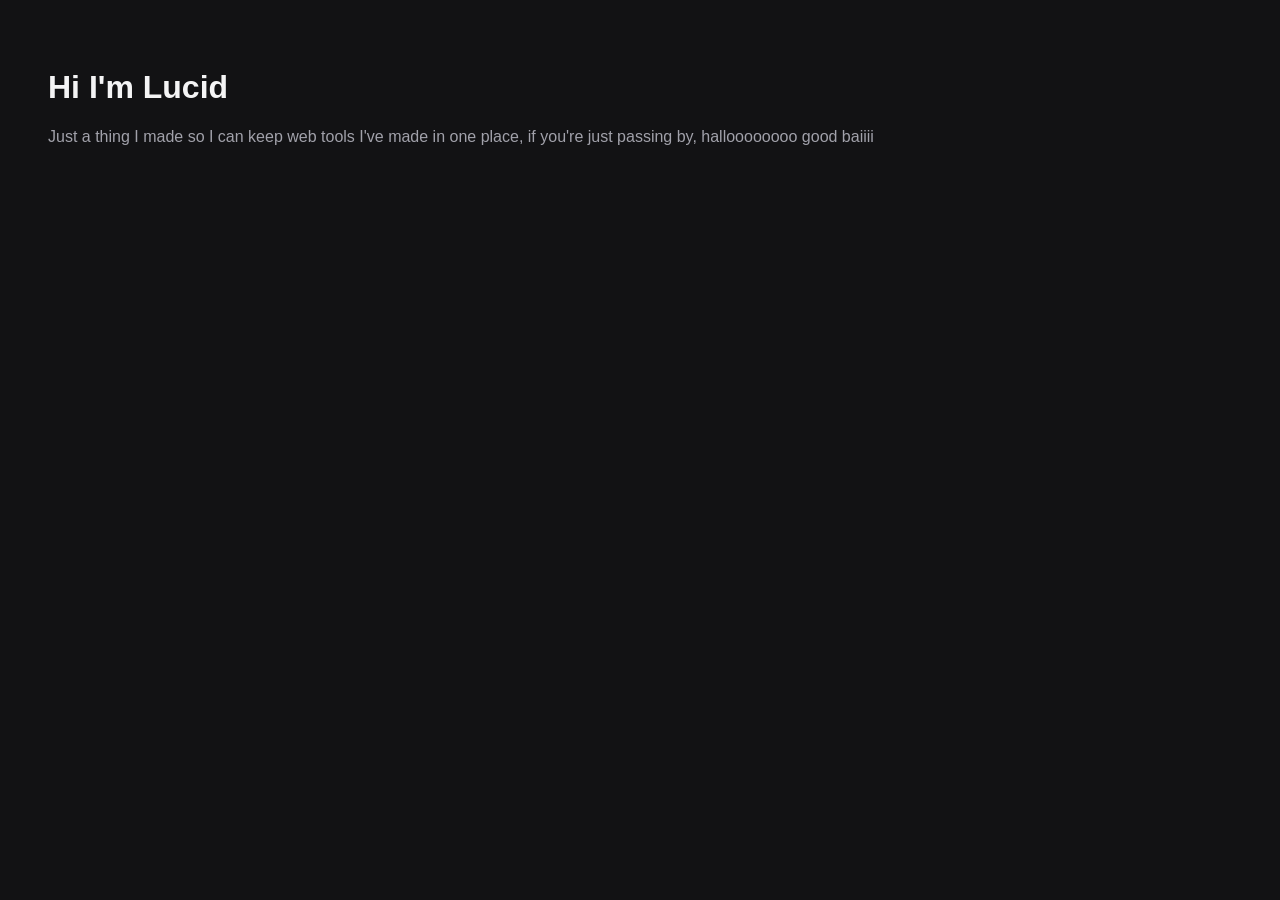
==== commit 3d466eb3: "Is me" ====
--- a/index.html
+++ b/index.html
@@ -4,14 +4,14 @@
 <meta charset="UTF-8">
 <meta name="viewport" content="width=device-width, initial-scale=1.0">
 <meta name="robots" content="noindex">
-<title>My Sites</title>
+<title>Lucid's cool homepage or smth</title>
 <style>
     body { font-family: sans-serif; background: #121214; color: #f4f4f5; padding: 40px; }
     p { color: #a1a1aa; }
 </style>
 </head>
 <body>
-    <h1>My Sites</h1>
-    <p>A place for the things I've built. More coming soon.</p>
+    <h1>Hi I'm Lucid</h1>
+    <p>Just a thing I made so I can keep web tools I've made in one place, if you're just passing by, halloooooooo good baiiii</p>
 </body>
 </html>
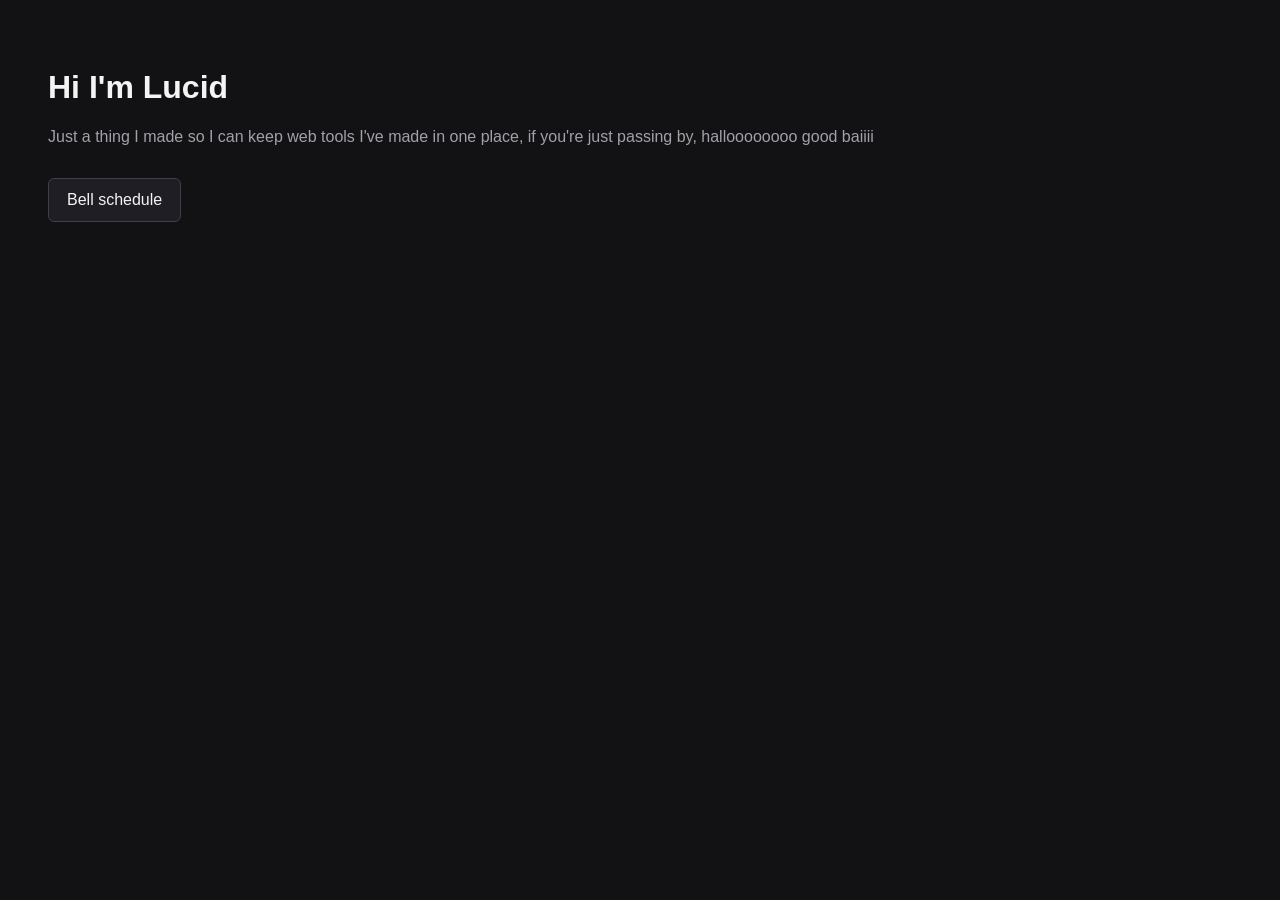
==== commit caa1dee2: "Connection..." ====
--- a/index.html
+++ b/index.html
@@ -8,10 +8,25 @@
 <style>
     body { font-family: sans-serif; background: #121214; color: #f4f4f5; padding: 40px; }
     p { color: #a1a1aa; }
+    .site-link {
+        display: inline-block;
+        margin-top: 16px;
+        padding: 12px 18px;
+        border: 1px solid #3f3f46;
+        border-radius: 6px;
+        background: #1e1e24;
+        color: #f4f4f5;
+        text-decoration: none;
+    }
+    .site-link:hover, .site-link:focus-visible {
+        background: #2a2a32;
+        border-color: #71717a;
+    }
 </style>
 </head>
 <body>
     <h1>Hi I'm Lucid</h1>
     <p>Just a thing I made so I can keep web tools I've made in one place, if you're just passing by, halloooooooo good baiiii</p>
+    <a class="site-link" href="clock/">Bell schedule</a>
 </body>
 </html>
